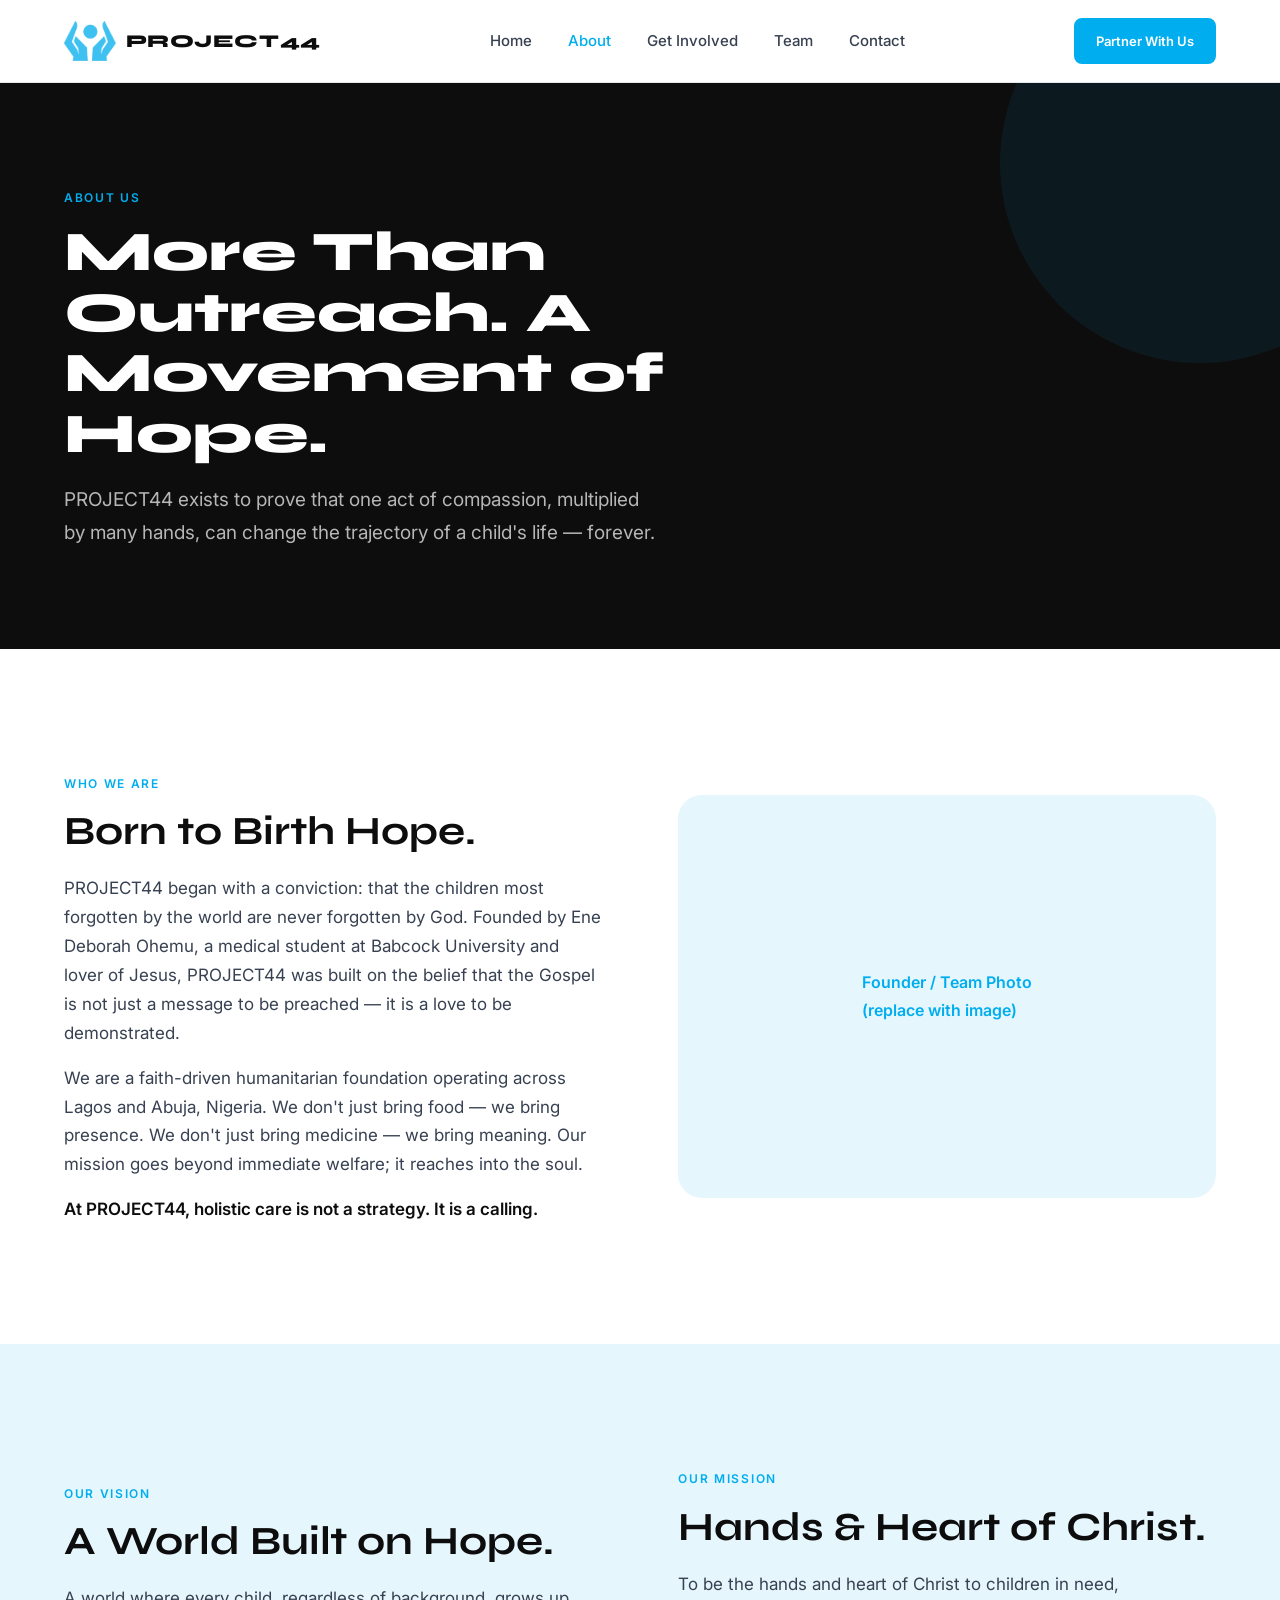
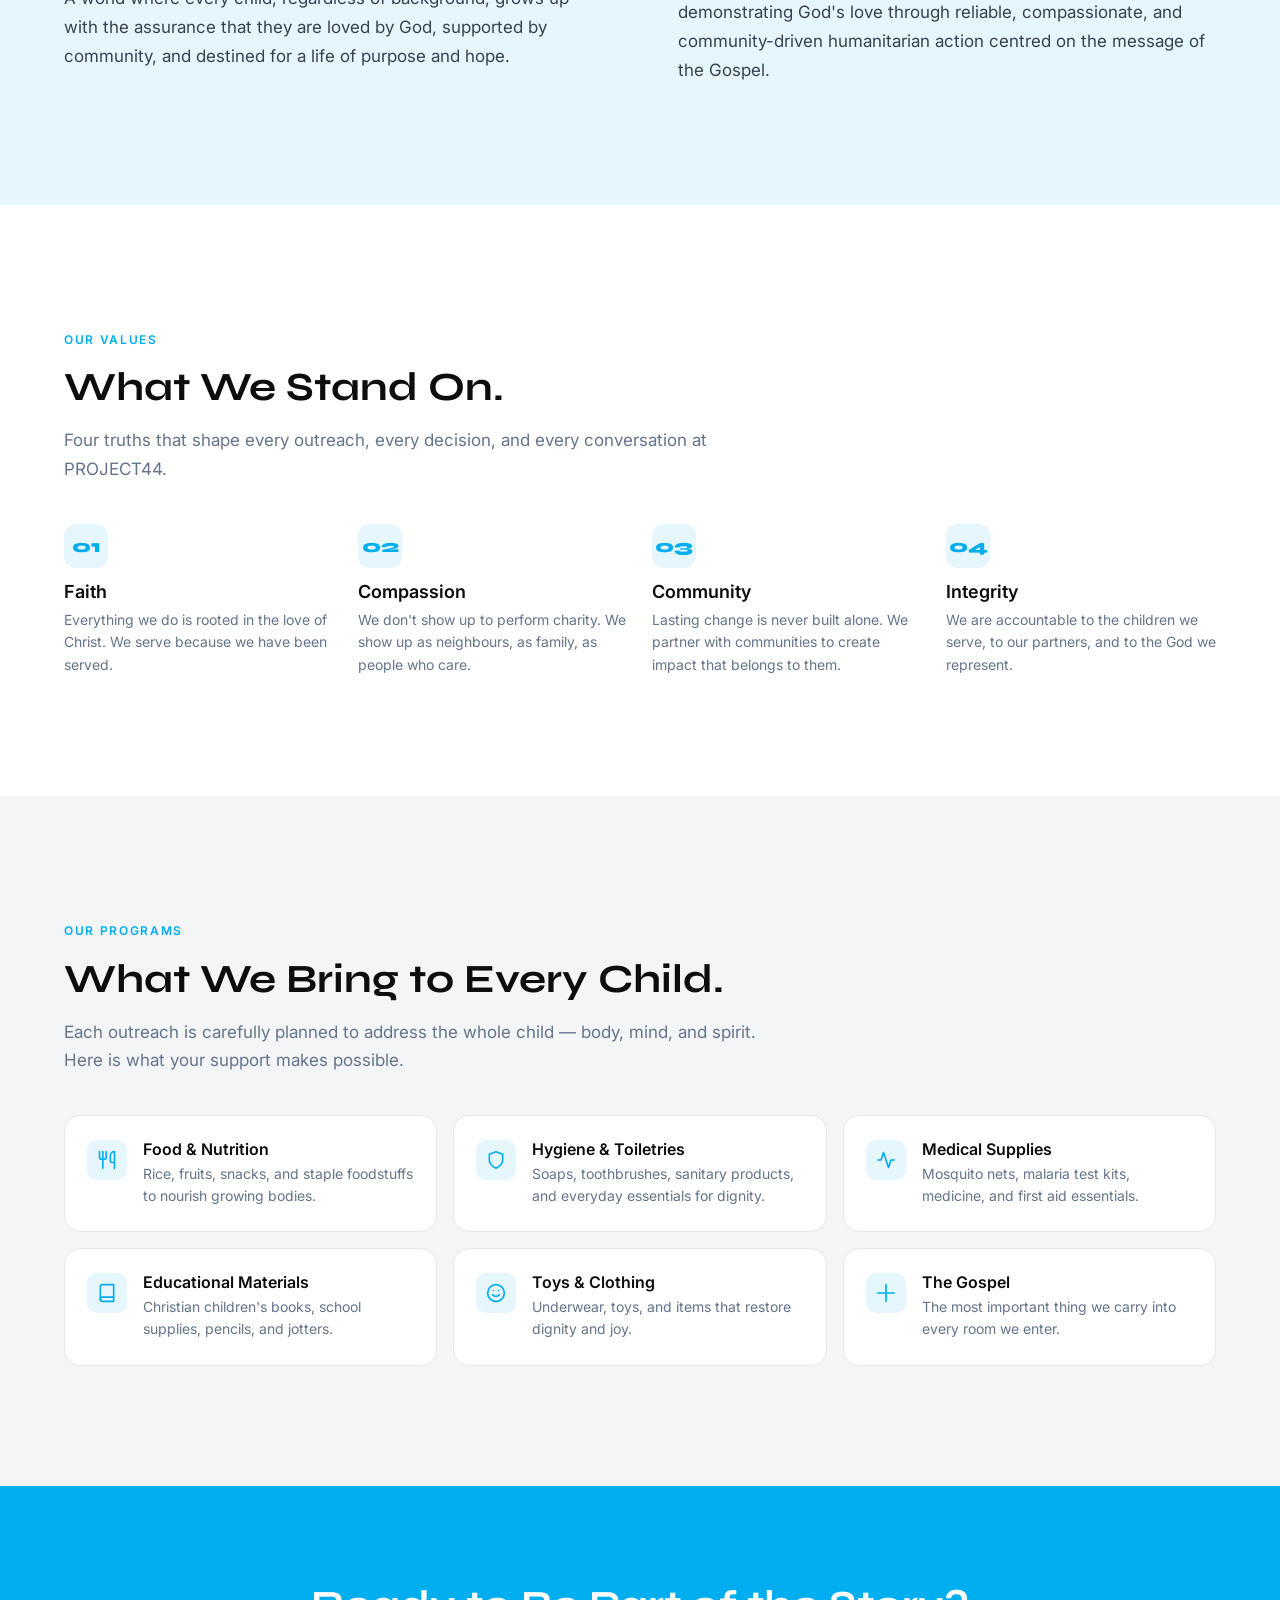
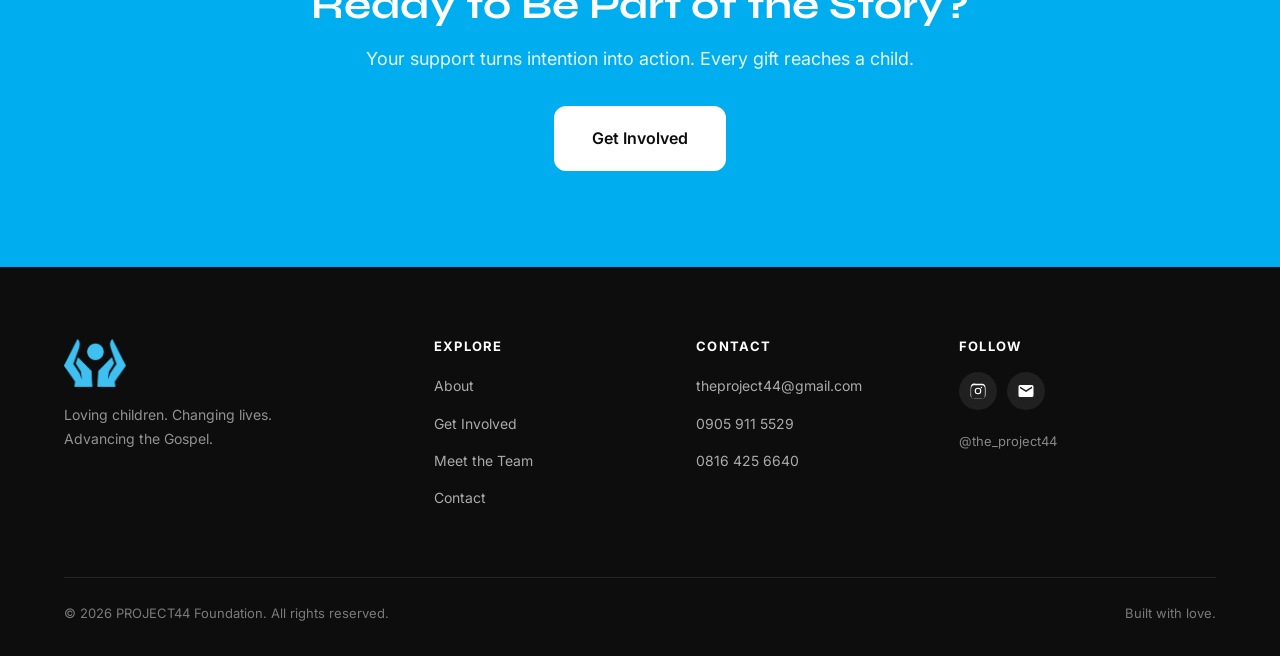
==== about.html @ 8359cf1c "Initial commit: PROJECT44 Foundation website Five-page static site built on a custom brand system: -" ====
<!DOCTYPE html>
<html lang="en">
<head>
  <meta charset="UTF-8" />
  <meta name="viewport" content="width=device-width, initial-scale=1.0" />
  <title>About — PROJECT44 Foundation</title>
  <meta name="description" content="Learn about PROJECT44's mission, vision, and values — a youth-led foundation committed to holistic care for vulnerable children across Lagos and Abuja, Nigeria." />
  <link rel="icon" type="image/png" href="assets/logo.png" />
  <link href="https://fonts.googleapis.com/css2?family=Syne:wght@600;700;800&family=Inter:wght@300;400;500;600;700&display=swap" rel="stylesheet" />
  <link rel="stylesheet" href="css/style.css" />
</head>
<body>

<!-- NAVBAR -->
<header class="navbar">
  <div class="nav-inner">
    <a href="index.html" class="nav-logo">
      <img src="assets/logo.png" alt="Project44 Foundation logo" />
      <span>PROJECT44</span>
    </a>
    <ul class="nav-links">
      <li><a href="index.html">Home</a></li>
      <li><a href="about.html">About</a></li>
      <li><a href="get-involved.html">Get Involved</a></li>
      <li><a href="team.html">Team</a></li>
      <li><a href="contact.html">Contact</a></li>
    </ul>
    <div class="nav-cta">
      <a href="get-involved.html" class="btn btn-primary btn-sm">Partner With Us</a>
    </div>
    <button class="nav-toggle" aria-label="Menu" aria-expanded="false">
      <span></span><span></span><span></span>
    </button>
  </div>
  <nav class="nav-mobile">
    <a href="index.html">Home</a>
    <a href="about.html">About</a>
    <a href="get-involved.html">Get Involved</a>
    <a href="team.html">Team</a>
    <a href="contact.html">Contact</a>
    <a href="get-involved.html" class="btn btn-primary">Partner With Us</a>
  </nav>
</header>

<!-- PAGE HERO -->
<section class="page-hero">
  <div class="container">
    <div class="page-hero-inner">
      <span class="eyebrow hero-eyebrow">About Us</span>
      <h1>More Than Outreach. A Movement of Hope.</h1>
      <p>PROJECT44 exists to prove that one act of compassion, multiplied by many hands, can change the trajectory of a child's life — forever.</p>
    </div>
  </div>
</section>

<!-- OUR STORY -->
<section class="section">
  <div class="container">
    <div class="two-col">
      <div>
        <span class="eyebrow">Who We Are</span>
        <h2>Born to Birth Hope.</h2>
        <p style="margin-top:20px; font-size:17px;">PROJECT44 began with a conviction: that the children most forgotten by the world are never forgotten by God. Founded by Ene Deborah Ohemu, a medical student at Babcock University and lover of Jesus, PROJECT44 was built on the belief that the Gospel is not just a message to be preached — it is a love to be demonstrated.</p>
        <p style="margin-top:16px; font-size:17px;">We are a faith-driven humanitarian foundation operating across Lagos and Abuja, Nigeria. We don't just bring food — we bring presence. We don't just bring medicine — we bring meaning. Our mission goes beyond immediate welfare; it reaches into the soul.</p>
        <p style="margin-top:16px; font-size:17px; font-weight:600; color:var(--black);">At PROJECT44, holistic care is not a strategy. It is a calling.</p>
      </div>
      <div class="two-col-img">Founder / Team Photo<br/>(replace with image)</div>
    </div>
  </div>
</section>

<!-- VISION & MISSION -->
<section class="section section-tinted">
  <div class="container">
    <div class="two-col">
      <div>
        <span class="eyebrow">Our Vision</span>
        <h2>A World Built on Hope.</h2>
        <p style="margin-top:20px; font-size:17px;">A world where every child, regardless of background, grows up with the assurance that they are loved by God, supported by community, and destined for a life of purpose and hope.</p>
      </div>
      <div>
        <span class="eyebrow">Our Mission</span>
        <h2>Hands &amp; Heart of Christ.</h2>
        <p style="margin-top:20px; font-size:17px;">To be the hands and heart of Christ to children in need, demonstrating God's love through reliable, compassionate, and community-driven humanitarian action centred on the message of the Gospel.</p>
      </div>
    </div>
  </div>
</section>

<!-- VALUES -->
<section class="section">
  <div class="container">
    <div class="section-head">
      <span class="eyebrow">Our Values</span>
      <h2>What We Stand On.</h2>
      <p>Four truths that shape every outreach, every decision, and every conversation at PROJECT44.</p>
    </div>
    <div class="values-grid">
      <div class="value">
        <div class="value-icon">01</div>
        <h4>Faith</h4>
        <p>Everything we do is rooted in the love of Christ. We serve because we have been served.</p>
      </div>
      <div class="value">
        <div class="value-icon">02</div>
        <h4>Compassion</h4>
        <p>We don't show up to perform charity. We show up as neighbours, as family, as people who care.</p>
      </div>
      <div class="value">
        <div class="value-icon">03</div>
        <h4>Community</h4>
        <p>Lasting change is never built alone. We partner with communities to create impact that belongs to them.</p>
      </div>
      <div class="value">
        <div class="value-icon">04</div>
        <h4>Integrity</h4>
        <p>We are accountable to the children we serve, to our partners, and to the God we represent.</p>
      </div>
    </div>
  </div>
</section>

<!-- WHAT WE PROVIDE -->
<section class="section section-grey">
  <div class="container">
    <div class="section-head">
      <span class="eyebrow">Our Programs</span>
      <h2>What We Bring to Every Child.</h2>
      <p>Each outreach is carefully planned to address the whole child — body, mind, and spirit. Here is what your support makes possible.</p>
    </div>

    <div class="program-list">
      <div class="program-item">
        <div class="program-item-icon">
          <svg viewBox="0 0 24 24" fill="none" stroke-width="2" stroke-linecap="round" stroke-linejoin="round"><path d="M3 2v7c0 1.1.9 2 2 2h4a2 2 0 0 0 2-2V2"/><path d="M7 2v20"/><path d="M21 15V2v0a5 5 0 0 0-5 5v6c0 1.1.9 2 2 2h3zm0 0v7"/></svg>
        </div>
        <div>
          <h4>Food &amp; Nutrition</h4>
          <p>Rice, fruits, snacks, and staple foodstuffs to nourish growing bodies.</p>
        </div>
      </div>

      <div class="program-item">
        <div class="program-item-icon">
          <svg viewBox="0 0 24 24" fill="none" stroke-width="2" stroke-linecap="round" stroke-linejoin="round"><path d="M12 22s8-4 8-10V5l-8-3-8 3v7c0 6 8 10 8 10z"/></svg>
        </div>
        <div>
          <h4>Hygiene &amp; Toiletries</h4>
          <p>Soaps, toothbrushes, sanitary products, and everyday essentials for dignity.</p>
        </div>
      </div>

      <div class="program-item">
        <div class="program-item-icon">
          <svg viewBox="0 0 24 24" fill="none" stroke-width="2" stroke-linecap="round" stroke-linejoin="round"><path d="M22 12h-4l-3 9L9 3l-3 9H2"/></svg>
        </div>
        <div>
          <h4>Medical Supplies</h4>
          <p>Mosquito nets, malaria test kits, medicine, and first aid essentials.</p>
        </div>
      </div>

      <div class="program-item">
        <div class="program-item-icon">
          <svg viewBox="0 0 24 24" fill="none" stroke-width="2" stroke-linecap="round" stroke-linejoin="round"><path d="M4 19.5A2.5 2.5 0 0 1 6.5 17H20"/><path d="M6.5 2H20v20H6.5A2.5 2.5 0 0 1 4 19.5v-15A2.5 2.5 0 0 1 6.5 2z"/></svg>
        </div>
        <div>
          <h4>Educational Materials</h4>
          <p>Christian children's books, school supplies, pencils, and jotters.</p>
        </div>
      </div>

      <div class="program-item">
        <div class="program-item-icon">
          <svg viewBox="0 0 24 24" fill="none" stroke-width="2" stroke-linecap="round" stroke-linejoin="round"><circle cx="12" cy="12" r="10"/><path d="M8 14s1.5 2 4 2 4-2 4-2"/><line x1="9" y1="9" x2="9.01" y2="9"/><line x1="15" y1="9" x2="15.01" y2="9"/></svg>
        </div>
        <div>
          <h4>Toys &amp; Clothing</h4>
          <p>Underwear, toys, and items that restore dignity and joy.</p>
        </div>
      </div>

      <div class="program-item">
        <div class="program-item-icon">
          <svg viewBox="0 0 24 24" fill="none" stroke-width="2" stroke-linecap="round" stroke-linejoin="round"><path d="M12 2v20M2 12h20"/></svg>
        </div>
        <div>
          <h4>The Gospel</h4>
          <p>The most important thing we carry into every room we enter.</p>
        </div>
      </div>
    </div>
  </div>
</section>

<!-- CTA STRIP -->
<section class="cta-strip">
  <div class="container">
    <h2>Ready to Be Part of the Story?</h2>
    <p>Your support turns intention into action. Every gift reaches a child.</p>
    <a href="get-involved.html" class="btn btn-lg">Get Involved</a>
  </div>
</section>

<!-- FOOTER -->
<footer class="footer">
  <div class="container">
    <div class="footer-grid">
      <div class="footer-brand">
        <img src="assets/logo.png" alt="Project44 Foundation" />
        <p>Loving children. Changing lives. Advancing the Gospel.</p>
      </div>
      <div>
        <h4>Explore</h4>
        <ul>
          <li><a href="about.html">About</a></li>
          <li><a href="get-involved.html">Get Involved</a></li>
          <li><a href="team.html">Meet the Team</a></li>
          <li><a href="contact.html">Contact</a></li>
        </ul>
      </div>
      <div>
        <h4>Contact</h4>
        <ul>
          <li><a href="mailto:theproject44@gmail.com">theproject44@gmail.com</a></li>
          <li><a href="tel:+2349059115529">0905 911 5529</a></li>
          <li><a href="tel:+2348164256640">0816 425 6640</a></li>
        </ul>
      </div>
      <div>
        <h4>Follow</h4>
        <div class="footer-social">
          <a href="https://instagram.com/the_project44" target="_blank" rel="noopener" aria-label="Instagram">
            <svg viewBox="0 0 24 24"><path d="M12 2.2c3.2 0 3.6 0 4.8.1 1.2.1 1.8.2 2.3.4.6.2 1 .5 1.5 1s.8.9 1 1.5c.2.5.3 1.1.4 2.3.1 1.2.1 1.6.1 4.8s0 3.6-.1 4.8c-.1 1.2-.2 1.8-.4 2.3-.2.6-.5 1-1 1.5s-.9.8-1.5 1c-.5.2-1.1.3-2.3.4-1.2.1-1.6.1-4.8.1s-3.6 0-4.8-.1c-1.2-.1-1.8-.2-2.3-.4-.6-.2-1-.5-1.5-1s-.8-.9-1-1.5c-.2-.5-.3-1.1-.4-2.3C2.2 15.6 2.2 15.2 2.2 12s0-3.6.1-4.8c.1-1.2.2-1.8.4-2.3.2-.6.5-1 1-1.5s.9-.8 1.5-1c.5-.2 1.1-.3 2.3-.4C8.4 2.2 8.8 2.2 12 2.2zm0 2c-3.1 0-3.5 0-4.7.1-1.1.1-1.7.2-2.1.4-.5.2-.8.4-1.2.7-.3.3-.6.7-.7 1.2-.2.4-.3 1-.4 2.1-.1 1.2-.1 1.6-.1 4.7s0 3.5.1 4.7c.1 1.1.2 1.7.4 2.1.2.5.4.8.7 1.2.3.3.7.6 1.2.7.4.2 1 .3 2.1.4 1.2.1 1.6.1 4.7.1s3.5 0 4.7-.1c1.1-.1 1.7-.2 2.1-.4.5-.2.8-.4 1.2-.7.3-.3.6-.7.7-1.2.2-.4.3-1 .4-2.1.1-1.2.1-1.6.1-4.7s0-3.5-.1-4.7c-.1-1.1-.2-1.7-.4-2.1-.2-.5-.4-.8-.7-1.2-.3-.3-.7-.6-1.2-.7-.4-.2-1-.3-2.1-.4-1.2-.1-1.6-.1-4.7-.1zm0 3.4a4.4 4.4 0 1 1 0 8.8 4.4 4.4 0 0 1 0-8.8zm0 7.3a2.9 2.9 0 1 0 0-5.8 2.9 2.9 0 0 0 0 5.8zm5.6-7.5a1 1 0 1 1-2 0 1 1 0 0 1 2 0z"/></svg>
          </a>
          <a href="mailto:theproject44@gmail.com" aria-label="Email">
            <svg viewBox="0 0 24 24"><path d="M20 4H4a2 2 0 0 0-2 2v12a2 2 0 0 0 2 2h16a2 2 0 0 0 2-2V6a2 2 0 0 0-2-2zm0 4.2-8 5-8-5V6l8 5 8-5v2.2z"/></svg>
          </a>
        </div>
        <p style="margin-top:20px; font-size:13px; color:rgba(255,255,255,0.5);">@the_project44</p>
      </div>
    </div>
    <div class="footer-bottom">
      <span>© <span id="current-year"></span> PROJECT44 Foundation. All rights reserved.</span>
      <span>Built with love.</span>
    </div>
  </div>
</footer>

<script src="js/main.js"></script>
</body>
</html>
---- css/style.css ----
/* ═══════════════════════════════════════════════════════════
   PROJECT44 Foundation — Global Stylesheet
   Brand System v1.0
   ═══════════════════════════════════════════════════════════ */

/* ─── Reset ─── */
*, *::before, *::after { box-sizing: border-box; margin: 0; padding: 0; }
html { scroll-behavior: smooth; }
img { max-width: 100%; display: block; }
a { text-decoration: none; color: inherit; }
button { font: inherit; cursor: pointer; border: none; background: none; }

/* ─── Design Tokens ─── */
:root {
  /* Colors */
  --black: #0D0D0D;
  --blue: #00AEEF;
  --blue-dark: #0095CC;
  --white: #FFFFFF;
  --ice-blue: #E6F6FD;
  --amber: #F5A623;
  --amber-dark: #D48A0A;
  --slate: #64748B;
  --charcoal: #374151;
  --light-grey: #F4F5F7;
  --mid-grey: #D1D5DB;
  --border: #E5E7EB;

  /* Typography */
  --font-display: 'Syne', sans-serif;
  --font-body: 'Inter', sans-serif;

  /* Spacing */
  --space-xs: 4px;
  --space-sm: 8px;
  --space-md: 16px;
  --space-lg: 24px;
  --space-xl: 32px;
  --space-2xl: 48px;
  --space-3xl: 64px;
  --space-4xl: 96px;

  /* Radius */
  --radius-sm: 8px;
  --radius-md: 10px;
  --radius-lg: 16px;
  --radius-xl: 24px;

  /* Shadows */
  --shadow-sm: 0 1px 3px rgba(0,0,0,0.07), 0 1px 2px rgba(0,0,0,0.05);
  --shadow-md: 0 4px 16px rgba(0,0,0,0.09);
  --shadow-lg: 0 10px 36px rgba(0,0,0,0.12);

  /* Container */
  --container-max: 1200px;
}

/* ─── Base Typography ─── */
body {
  font-family: var(--font-body);
  font-size: 16px;
  line-height: 1.7;
  color: var(--charcoal);
  background: var(--white);
  -webkit-font-smoothing: antialiased;
}

h1, h2, h3, h4, h5, h6 {
  font-family: var(--font-display);
  color: var(--black);
  line-height: 1.15;
  font-weight: 700;
}

h1 { font-size: clamp(36px, 5vw, 56px); line-height: 1.08; font-weight: 800; }
h2 { font-size: clamp(28px, 3.5vw, 40px); }
h3 { font-size: clamp(22px, 2.5vw, 28px); font-weight: 600; }
h4 { font-family: var(--font-body); font-size: 18px; font-weight: 600; }

p { color: var(--charcoal); }

/* ─── Utility Classes ─── */
.container {
  max-width: var(--container-max);
  margin: 0 auto;
  padding: 0 24px;
}

.eyebrow {
  display: inline-block;
  font-weight: 600;
  font-size: 12px;
  letter-spacing: 0.14em;
  text-transform: uppercase;
  color: var(--blue);
  margin-bottom: 14px;
}

.section {
  padding: clamp(64px, 10vw, 120px) 0;
}

.section-dark {
  background: var(--black);
  color: var(--white);
}
.section-dark h1, .section-dark h2, .section-dark h3, .section-dark h4 { color: var(--white); }
.section-dark p { color: rgba(255,255,255,0.7); }

.section-tinted { background: var(--ice-blue); }
.section-grey   { background: var(--light-grey); }

/* ─── Buttons ─── */
.btn {
  display: inline-flex;
  align-items: center;
  justify-content: center;
  gap: 8px;
  font-family: var(--font-body);
  font-weight: 600;
  font-size: 15px;
  padding: 14px 28px;
  border-radius: var(--radius-md);
  border: 2px solid transparent;
  transition: transform 0.15s ease, background 0.15s ease, color 0.15s ease, border-color 0.15s ease;
  white-space: nowrap;
}
.btn:hover { transform: translateY(-1px); }

.btn-primary { background: var(--blue); color: var(--white); border-color: var(--blue); }
.btn-primary:hover { background: var(--blue-dark); border-color: var(--blue-dark); }

.btn-secondary { background: var(--black); color: var(--white); border-color: var(--black); }
.btn-secondary:hover { background: #242424; border-color: #242424; }

.btn-outline { background: transparent; color: var(--blue); border-color: var(--blue); }
.btn-outline:hover { background: var(--blue); color: var(--white); }

.btn-outline-light { background: transparent; color: var(--white); border-color: rgba(255,255,255,0.35); }
.btn-outline-light:hover { background: var(--white); color: var(--black); border-color: var(--white); }

.btn-amber { background: var(--amber); color: var(--white); border-color: var(--amber); }
.btn-amber:hover { background: var(--amber-dark); border-color: var(--amber-dark); }

.btn-lg { padding: 17px 36px; font-size: 16px; border-radius: 12px; }
.btn-sm { padding: 10px 20px; font-size: 13px; border-radius: var(--radius-sm); }

/* ─── Navigation ─── */
.navbar {
  position: sticky;
  top: 0;
  z-index: 100;
  background: rgba(255,255,255,0.95);
  backdrop-filter: blur(12px);
  border-bottom: 1px solid var(--border);
}
.nav-inner {
  display: flex;
  align-items: center;
  justify-content: space-between;
  padding: 18px 24px;
  max-width: var(--container-max);
  margin: 0 auto;
}
.nav-logo {
  display: flex;
  align-items: center;
  gap: 10px;
  font-family: var(--font-display);
  font-weight: 800;
  font-size: 18px;
  color: var(--black);
  letter-spacing: 0.03em;
}
.nav-logo img {
  height: 40px;
  width: auto;
}
.nav-links {
  display: flex;
  align-items: center;
  gap: 36px;
  list-style: none;
}
.nav-links a {
  font-weight: 500;
  font-size: 15px;
  color: var(--charcoal);
  transition: color 0.15s ease;
}
.nav-links a:hover,
.nav-links a.active { color: var(--blue); }

.nav-cta {
  display: flex;
  gap: 12px;
}

.nav-toggle {
  display: none;
  flex-direction: column;
  gap: 5px;
  padding: 8px;
}
.nav-toggle span {
  display: block;
  width: 24px;
  height: 2px;
  background: var(--black);
  border-radius: 2px;
  transition: transform 0.25s ease, opacity 0.2s ease;
}
.nav-toggle.open span:nth-child(1) { transform: translateY(7px) rotate(45deg); }
.nav-toggle.open span:nth-child(2) { opacity: 0; }
.nav-toggle.open span:nth-child(3) { transform: translateY(-7px) rotate(-45deg); }

@media (max-width: 900px) {
  .nav-links, .nav-cta { display: none; }
  .nav-toggle { display: flex; }
  .nav-mobile.open {
    display: flex;
    flex-direction: column;
    gap: 12px;
    padding: 20px 24px 28px;
    background: var(--white);
    border-top: 1px solid var(--border);
  }
  .nav-mobile.open a {
    display: block;
    padding: 10px 0;
    font-size: 16px;
    font-weight: 500;
    color: var(--charcoal);
    border-bottom: 1px solid var(--border);
  }
  .nav-mobile.open a:last-of-type { border: none; }
  .nav-mobile.open .btn { margin-top: 12px; justify-content: center; }
}
.nav-mobile { display: none; }

/* ─── Hero ─── */
.hero {
  background: var(--black);
  color: var(--white);
  padding: clamp(80px, 12vw, 140px) 0 clamp(80px, 12vw, 140px);
  position: relative;
  overflow: hidden;
}
.hero::before {
  content: '';
  position: absolute;
  top: -180px; right: -180px;
  width: 520px; height: 520px;
  background: var(--blue);
  border-radius: 50%;
  opacity: 0.08;
  z-index: 0;
}
.hero-inner { position: relative; z-index: 1; max-width: 820px; }
.hero h1 { color: var(--white); margin-bottom: 24px; }
.hero h1 em { color: var(--blue); font-style: normal; }
.hero-sub {
  font-size: clamp(16px, 2vw, 19px);
  color: rgba(255,255,255,0.7);
  max-width: 600px;
  margin-bottom: 40px;
  line-height: 1.7;
}
.hero-buttons { display: flex; gap: 14px; flex-wrap: wrap; }
.hero-eyebrow { color: var(--blue); }

/* ─── Page Hero (smaller, for inner pages) ─── */
.page-hero {
  background: var(--black);
  color: var(--white);
  padding: clamp(60px, 10vw, 100px) 0;
  position: relative;
  overflow: hidden;
}
.page-hero::before {
  content: '';
  position: absolute;
  top: -120px; right: -120px;
  width: 400px; height: 400px;
  background: var(--blue);
  border-radius: 50%;
  opacity: 0.08;
}
.page-hero-inner { position: relative; z-index: 1; max-width: 780px; }
.page-hero h1 { color: var(--white); margin-bottom: 20px; }
.page-hero p {
  font-size: clamp(16px, 2vw, 19px);
  color: rgba(255,255,255,0.7);
  max-width: 600px;
  line-height: 1.7;
}

/* ─── Mission Strip ─── */
.mission-strip {
  background: var(--blue);
  color: var(--white);
  padding: clamp(48px, 7vw, 72px) 24px;
  text-align: center;
}
.mission-strip blockquote {
  font-family: var(--font-display);
  font-weight: 600;
  font-size: clamp(20px, 2.5vw, 28px);
  line-height: 1.4;
  max-width: 900px;
  margin: 0 auto;
  font-style: italic;
}

/* ─── Feature Cards ─── */
.card-grid {
  display: grid;
  grid-template-columns: repeat(auto-fit, minmax(260px, 1fr));
  gap: 20px;
  margin-top: 48px;
}
.card {
  background: var(--white);
  border-radius: var(--radius-lg);
  padding: 36px 28px;
  border: 1px solid var(--border);
  transition: transform 0.2s ease, box-shadow 0.2s ease;
}
.card:hover {
  transform: translateY(-4px);
  box-shadow: var(--shadow-md);
}
.card-icon {
  width: 52px; height: 52px;
  border-radius: 14px;
  background: var(--ice-blue);
  display: flex; align-items: center; justify-content: center;
  margin-bottom: 20px;
}
.card-icon svg { width: 26px; height: 26px; stroke: var(--blue); }
.card h3 { margin-bottom: 10px; font-size: 20px; }
.card p { font-size: 15px; color: var(--slate); line-height: 1.7; }

.card-blue { background: var(--blue); border-color: var(--blue); }
.card-blue h3 { color: var(--white); }
.card-blue p { color: rgba(255,255,255,0.9); }
.card-blue .card-icon { background: rgba(255,255,255,0.18); }
.card-blue .card-icon svg { stroke: var(--white); }

.card-black { background: var(--black); border-color: var(--black); }
.card-black h3 { color: var(--white); }
.card-black p { color: rgba(255,255,255,0.7); }
.card-black .card-icon { background: rgba(255,255,255,0.1); }
.card-black .card-icon svg { stroke: var(--white); }

/* ─── Two-column section ─── */
.two-col {
  display: grid;
  grid-template-columns: 1fr 1fr;
  gap: clamp(32px, 6vw, 80px);
  align-items: center;
}
@media (max-width: 800px) {
  .two-col { grid-template-columns: 1fr; }
}

.two-col-img {
  background: var(--ice-blue);
  border-radius: var(--radius-xl);
  aspect-ratio: 4 / 3;
  display: flex;
  align-items: center;
  justify-content: center;
  color: var(--blue);
  font-weight: 600;
}

/* ─── Section headings ─── */
.section-head {
  max-width: 720px;
  margin-bottom: 16px;
}
.section-head p {
  font-size: 17px;
  color: var(--slate);
  margin-top: 16px;
  line-height: 1.7;
}

/* ─── Programs list ─── */
.program-list {
  display: grid;
  grid-template-columns: repeat(auto-fit, minmax(280px, 1fr));
  gap: 16px;
  margin-top: 40px;
}
.program-item {
  background: var(--white);
  border: 1px solid var(--border);
  border-radius: var(--radius-lg);
  padding: 24px 22px;
  display: flex;
  gap: 16px;
  align-items: flex-start;
}
.program-item-icon {
  flex-shrink: 0;
  width: 40px; height: 40px;
  border-radius: 10px;
  background: var(--ice-blue);
  display: flex; align-items: center; justify-content: center;
}
.program-item-icon svg { width: 20px; height: 20px; stroke: var(--blue); }
.program-item h4 { margin-bottom: 4px; font-size: 16px; color: var(--black); }
.program-item p { font-size: 14px; color: var(--slate); line-height: 1.6; }

/* ─── Values ─── */
.values-grid {
  display: grid;
  grid-template-columns: repeat(auto-fit, minmax(220px, 1fr));
  gap: 24px;
  margin-top: 40px;
}
.value {
  text-align: left;
}
.value-icon {
  width: 44px; height: 44px;
  border-radius: 12px;
  background: var(--ice-blue);
  color: var(--blue);
  display: flex; align-items: center; justify-content: center;
  font-family: var(--font-display);
  font-weight: 800;
  font-size: 18px;
  margin-bottom: 14px;
}
.value h4 { margin-bottom: 6px; }
.value p { font-size: 14px; color: var(--slate); line-height: 1.6; }

/* ─── Team grid ─── */
.team-grid {
  display: grid;
  grid-template-columns: repeat(auto-fit, minmax(260px, 1fr));
  gap: 28px;
  margin-top: 56px;
}
.team-card {
  background: var(--white);
  border: 1px solid var(--border);
  border-radius: var(--radius-lg);
  overflow: hidden;
  transition: transform 0.2s ease, box-shadow 0.2s ease;
}
.team-card:hover { transform: translateY(-4px); box-shadow: var(--shadow-md); }
.team-photo {
  aspect-ratio: 1 / 1;
  background: var(--ice-blue);
  display: flex;
  align-items: center;
  justify-content: center;
  color: var(--blue);
  font-family: var(--font-display);
  font-weight: 800;
  font-size: 36px;
}
.team-info { padding: 24px 22px; }
.team-info h3 { font-size: 19px; margin-bottom: 2px; }
.team-role {
  font-size: 13px;
  font-weight: 600;
  color: var(--blue);
  text-transform: uppercase;
  letter-spacing: 0.06em;
  margin-bottom: 12px;
  display: block;
}
.team-info p { font-size: 14px; color: var(--slate); line-height: 1.65; }

/* ─── Sponsorship options ─── */
.sponsor-grid {
  display: grid;
  grid-template-columns: repeat(auto-fit, minmax(280px, 1fr));
  gap: 20px;
  margin-top: 48px;
}
.sponsor-card {
  background: var(--white);
  border: 1px solid var(--border);
  border-radius: var(--radius-lg);
  padding: 36px 30px;
  display: flex;
  flex-direction: column;
}
.sponsor-card-featured {
  background: var(--black);
  color: var(--white);
  border-color: var(--black);
}
.sponsor-card-featured h3 { color: var(--white); }
.sponsor-card-featured p, .sponsor-card-featured li { color: rgba(255,255,255,0.75); }
.sponsor-card-featured .sponsor-icon { background: rgba(255,255,255,0.12); }
.sponsor-card-featured .sponsor-icon svg { stroke: var(--blue); }
.sponsor-icon {
  width: 48px; height: 48px;
  border-radius: 12px;
  background: var(--ice-blue);
  display: flex; align-items: center; justify-content: center;
  margin-bottom: 18px;
}
.sponsor-icon svg { width: 24px; height: 24px; stroke: var(--blue); }
.sponsor-card h3 { font-size: 20px; margin-bottom: 10px; }
.sponsor-card p { font-size: 15px; line-height: 1.65; color: var(--slate); flex-grow: 1; }
.sponsor-card ul {
  list-style: none;
  margin: 18px 0;
  padding: 0;
}
.sponsor-card li {
  position: relative;
  padding-left: 24px;
  font-size: 14px;
  color: var(--slate);
  line-height: 1.7;
  margin-bottom: 6px;
}
.sponsor-card li::before {
  content: '';
  position: absolute;
  left: 0; top: 10px;
  width: 6px; height: 6px;
  background: var(--blue);
  border-radius: 50%;
}
.sponsor-card-featured li::before { background: var(--blue); }
.sponsor-card .btn { margin-top: auto; }

/* ─── CTA strip ─── */
.cta-strip {
  background: var(--blue);
  color: var(--white);
  padding: clamp(56px, 8vw, 96px) 24px;
  text-align: center;
}
.cta-strip h2 { color: var(--white); margin-bottom: 16px; }
.cta-strip p {
  color: rgba(255,255,255,0.9);
  font-size: 18px;
  max-width: 600px;
  margin: 0 auto 32px;
}
.cta-strip .btn { background: var(--white); color: var(--black); border-color: var(--white); }
.cta-strip .btn:hover { background: var(--black); color: var(--white); border-color: var(--black); }

/* ─── Contact / Form ─── */
.contact-layout {
  display: grid;
  grid-template-columns: 1fr 1.4fr;
  gap: 48px;
  margin-top: 48px;
}
@media (max-width: 800px) { .contact-layout { grid-template-columns: 1fr; gap: 32px; } }

.contact-info h3 { font-size: 22px; margin-bottom: 16px; }
.contact-info p { color: var(--slate); margin-bottom: 28px; font-size: 15px; }
.contact-list { list-style: none; padding: 0; }
.contact-list li {
  display: flex;
  align-items: center;
  gap: 12px;
  padding: 14px 0;
  border-bottom: 1px solid var(--border);
  font-size: 15px;
  color: var(--charcoal);
}
.contact-list li:last-child { border-bottom: none; }
.contact-list li strong { color: var(--black); min-width: 80px; display: inline-block; }

.form-card {
  background: var(--white);
  border: 1px solid var(--border);
  border-radius: var(--radius-lg);
  padding: clamp(24px, 4vw, 40px);
}

.form-group { margin-bottom: 20px; }
.form-row { display: grid; grid-template-columns: 1fr 1fr; gap: 16px; }
@media (max-width: 600px) { .form-row { grid-template-columns: 1fr; } }

.form-group label {
  display: block;
  font-weight: 600;
  font-size: 13px;
  color: var(--black);
  margin-bottom: 6px;
}
.form-group input,
.form-group select,
.form-group textarea {
  width: 100%;
  font-family: var(--font-body);
  font-size: 15px;
  padding: 13px 16px;
  border: 1.5px solid var(--mid-grey);
  border-radius: var(--radius-md);
  color: var(--black);
  background: var(--white);
  outline: none;
  transition: border-color 0.15s ease, box-shadow 0.15s ease;
}
.form-group input:focus,
.form-group select:focus,
.form-group textarea:focus {
  border-color: var(--blue);
  box-shadow: 0 0 0 3px rgba(0,174,239,0.15);
}
.form-group textarea { resize: vertical; min-height: 120px; }

.form-message {
  margin-top: 16px;
  padding: 12px 16px;
  border-radius: var(--radius-md);
  font-size: 14px;
  display: none;
}
.form-message.success { display: block; background: #D1FAE5; color: #065F46; }
.form-message.error   { display: block; background: #FEE2E2; color: #991B1B; }

/* ─── Footer ─── */
.footer {
  background: var(--black);
  color: rgba(255,255,255,0.7);
  padding: 72px 0 32px;
}
.footer-grid {
  display: grid;
  grid-template-columns: 1.5fr 1fr 1fr 1.2fr;
  gap: 48px;
}
@media (max-width: 800px) { .footer-grid { grid-template-columns: 1fr 1fr; gap: 32px; } }
@media (max-width: 500px) { .footer-grid { grid-template-columns: 1fr; } }

.footer-brand img { height: 48px; margin-bottom: 16px; }
.footer-brand p {
  color: rgba(255,255,255,0.55);
  font-size: 14px;
  line-height: 1.7;
  max-width: 280px;
}

.footer h4 {
  color: var(--white);
  font-family: var(--font-body);
  font-size: 13px;
  font-weight: 700;
  text-transform: uppercase;
  letter-spacing: 0.1em;
  margin-bottom: 18px;
}
.footer ul { list-style: none; }
.footer ul li { margin-bottom: 10px; }
.footer ul a {
  color: rgba(255,255,255,0.65);
  font-size: 14px;
  transition: color 0.15s ease;
}
.footer ul a:hover { color: var(--blue); }

.footer-social {
  display: flex;
  gap: 10px;
  margin-top: 8px;
}
.footer-social a {
  width: 38px; height: 38px;
  border-radius: 50%;
  background: rgba(255,255,255,0.08);
  display: flex; align-items: center; justify-content: center;
  transition: background 0.2s ease;
}
.footer-social a:hover { background: var(--blue); }
.footer-social svg { width: 18px; height: 18px; fill: var(--white); }

.footer-bottom {
  margin-top: 56px;
  padding-top: 24px;
  border-top: 1px solid rgba(255,255,255,0.1);
  display: flex;
  justify-content: space-between;
  flex-wrap: wrap;
  gap: 16px;
  font-size: 13px;
  color: rgba(255,255,255,0.45);
}

/* ─── Team preview row (home) ─── */
.team-preview-cta {
  text-align: center;
  margin-top: 48px;
}

/* ─── Stats / numbers ─── */
.stats {
  display: grid;
  grid-template-columns: repeat(auto-fit, minmax(180px, 1fr));
  gap: 32px;
  margin-top: 48px;
}
.stat-num {
  font-family: var(--font-display);
  font-weight: 800;
  font-size: 48px;
  color: var(--blue);
  line-height: 1;
  margin-bottom: 8px;
}
.stat-label {
  font-size: 14px;
  color: var(--slate);
  line-height: 1.5;
}

/* ─── Accessibility / Focus ─── */
a:focus-visible, button:focus-visible, input:focus-visible, select:focus-visible, textarea:focus-visible {
  outline: 3px solid var(--blue);
  outline-offset: 2px;
  border-radius: var(--radius-sm);
}
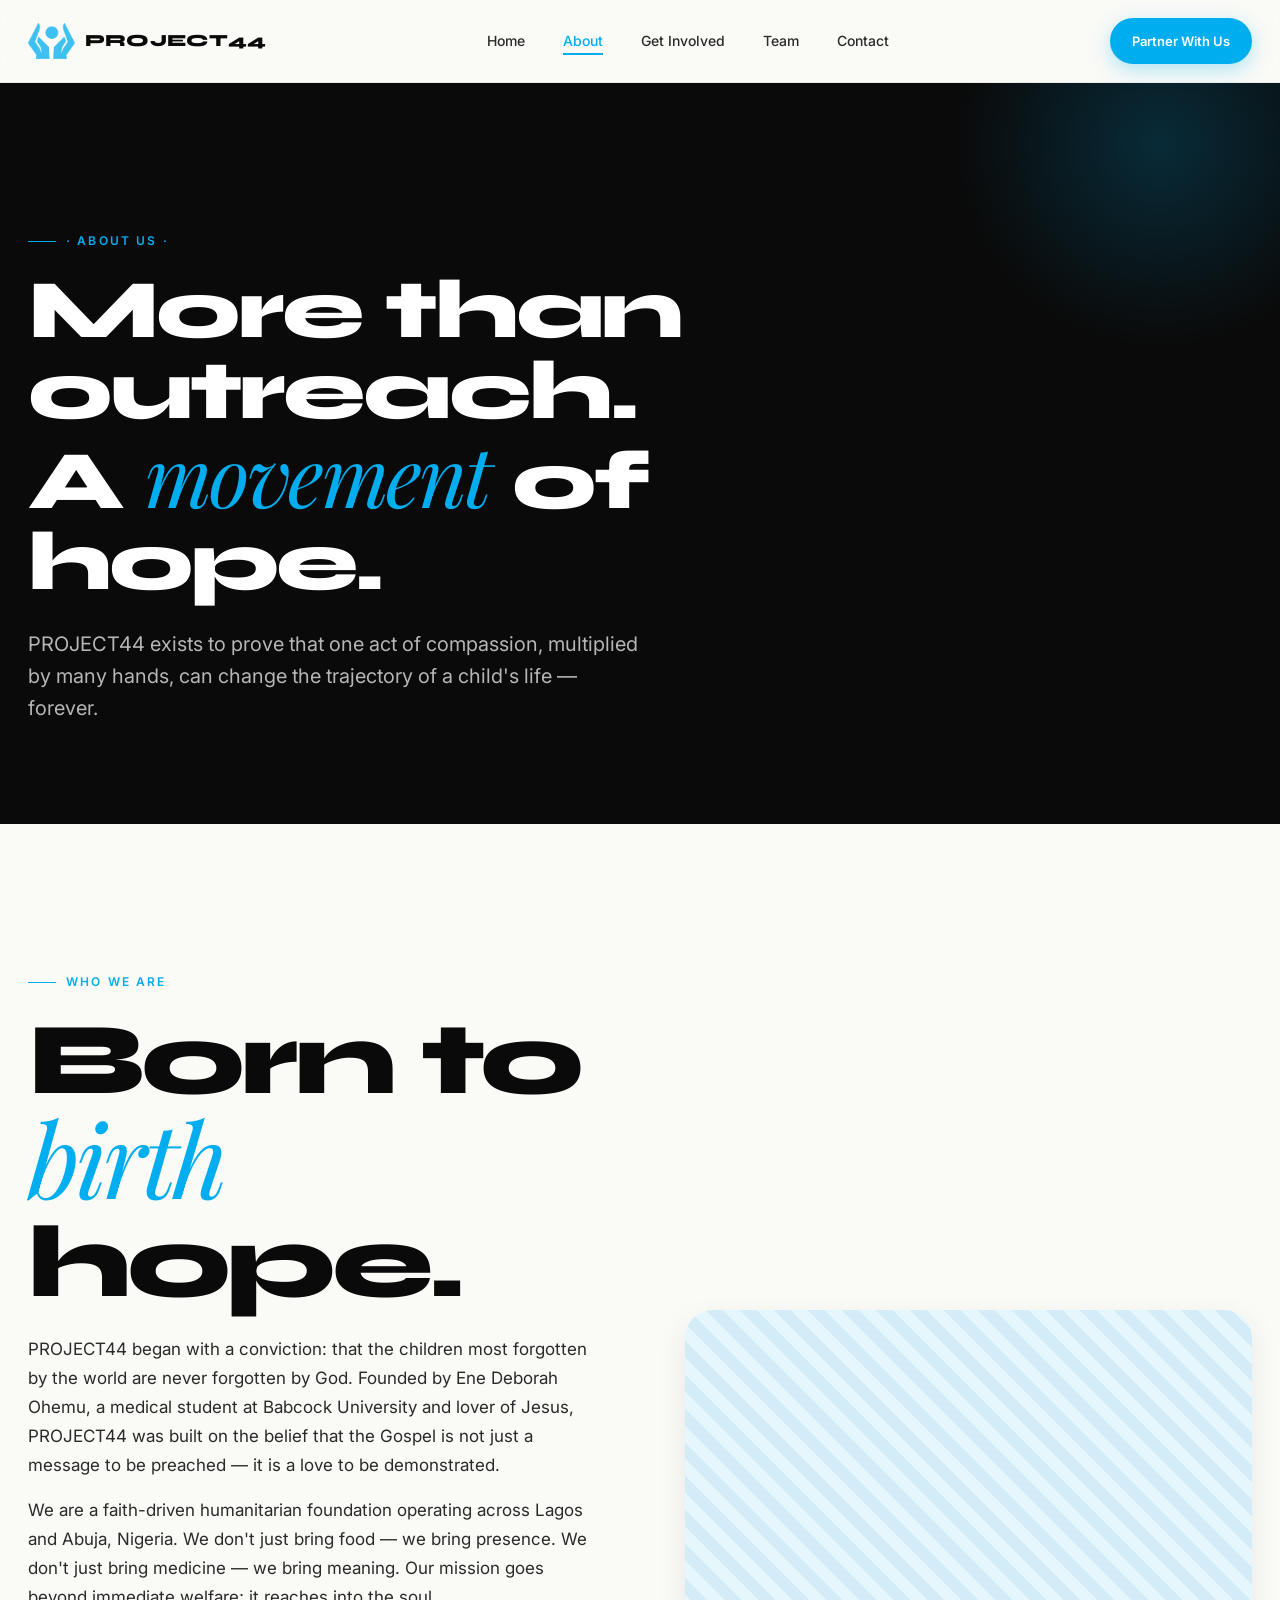
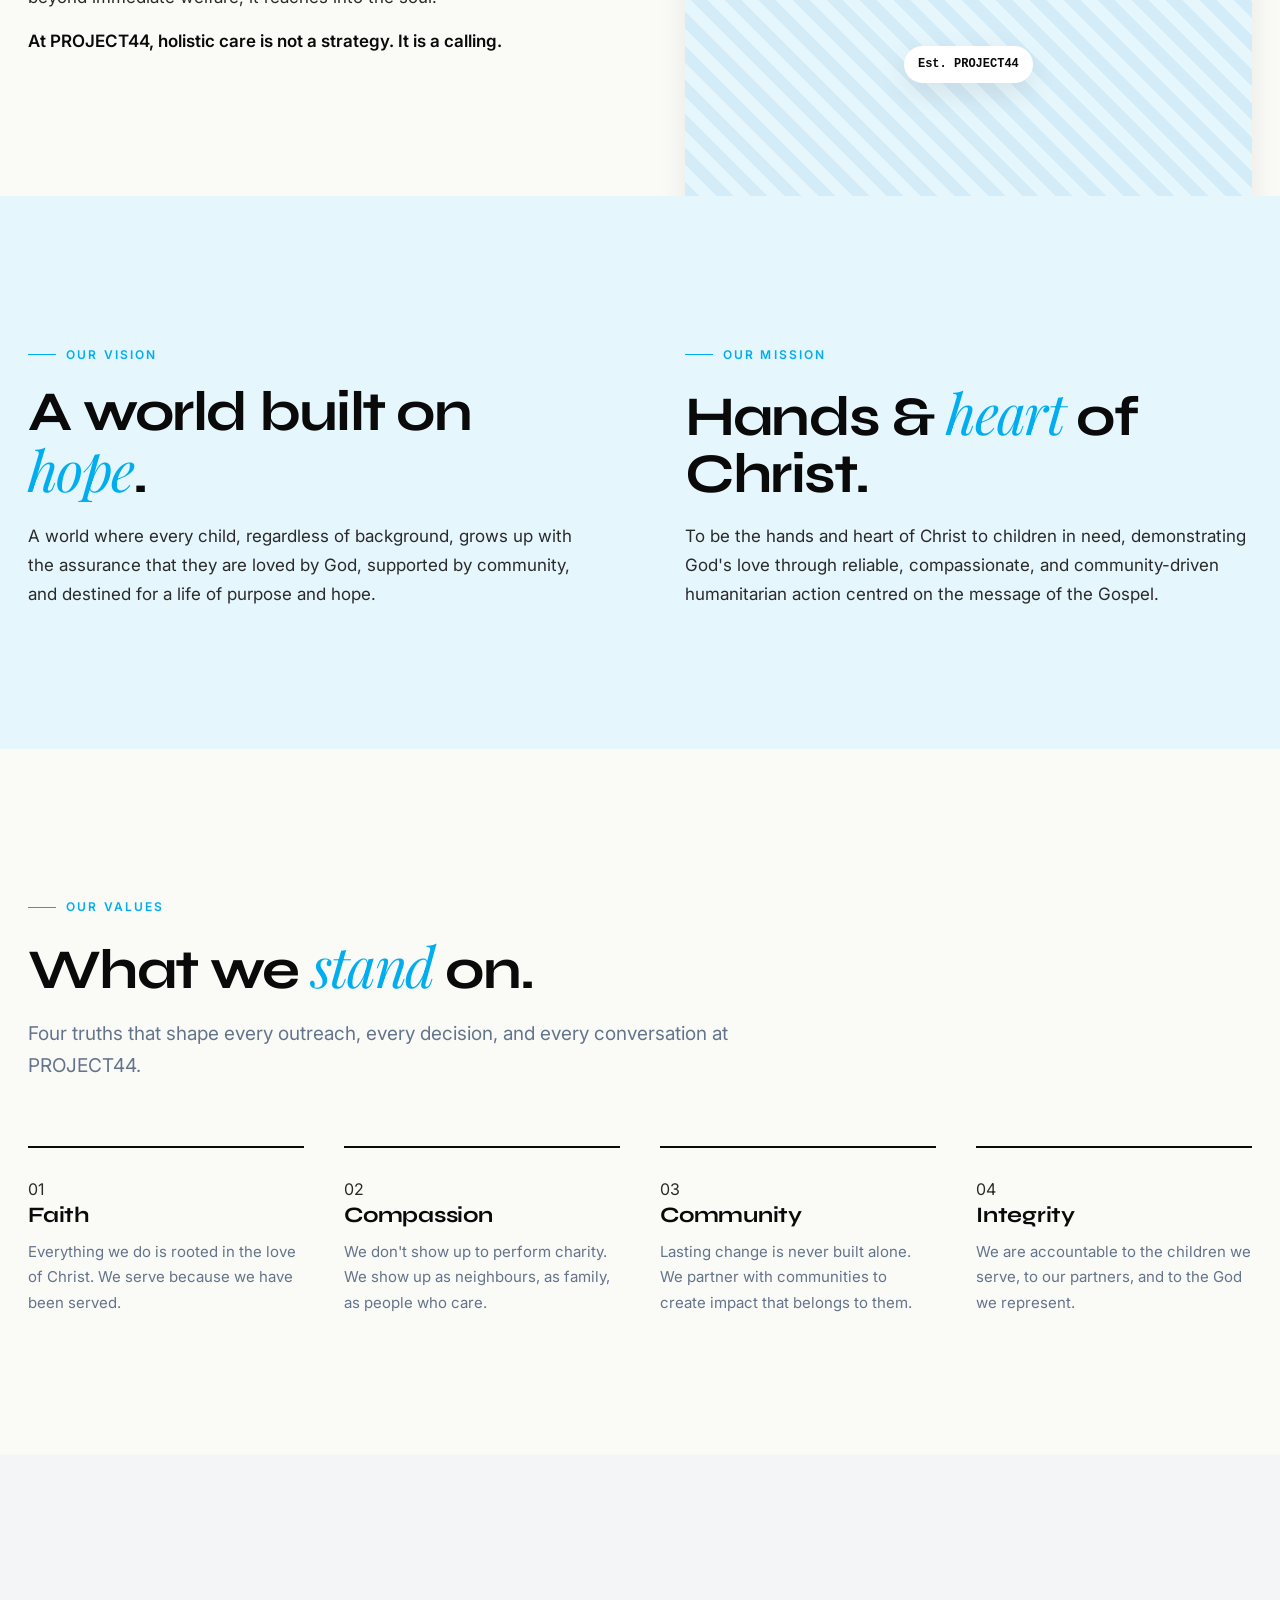
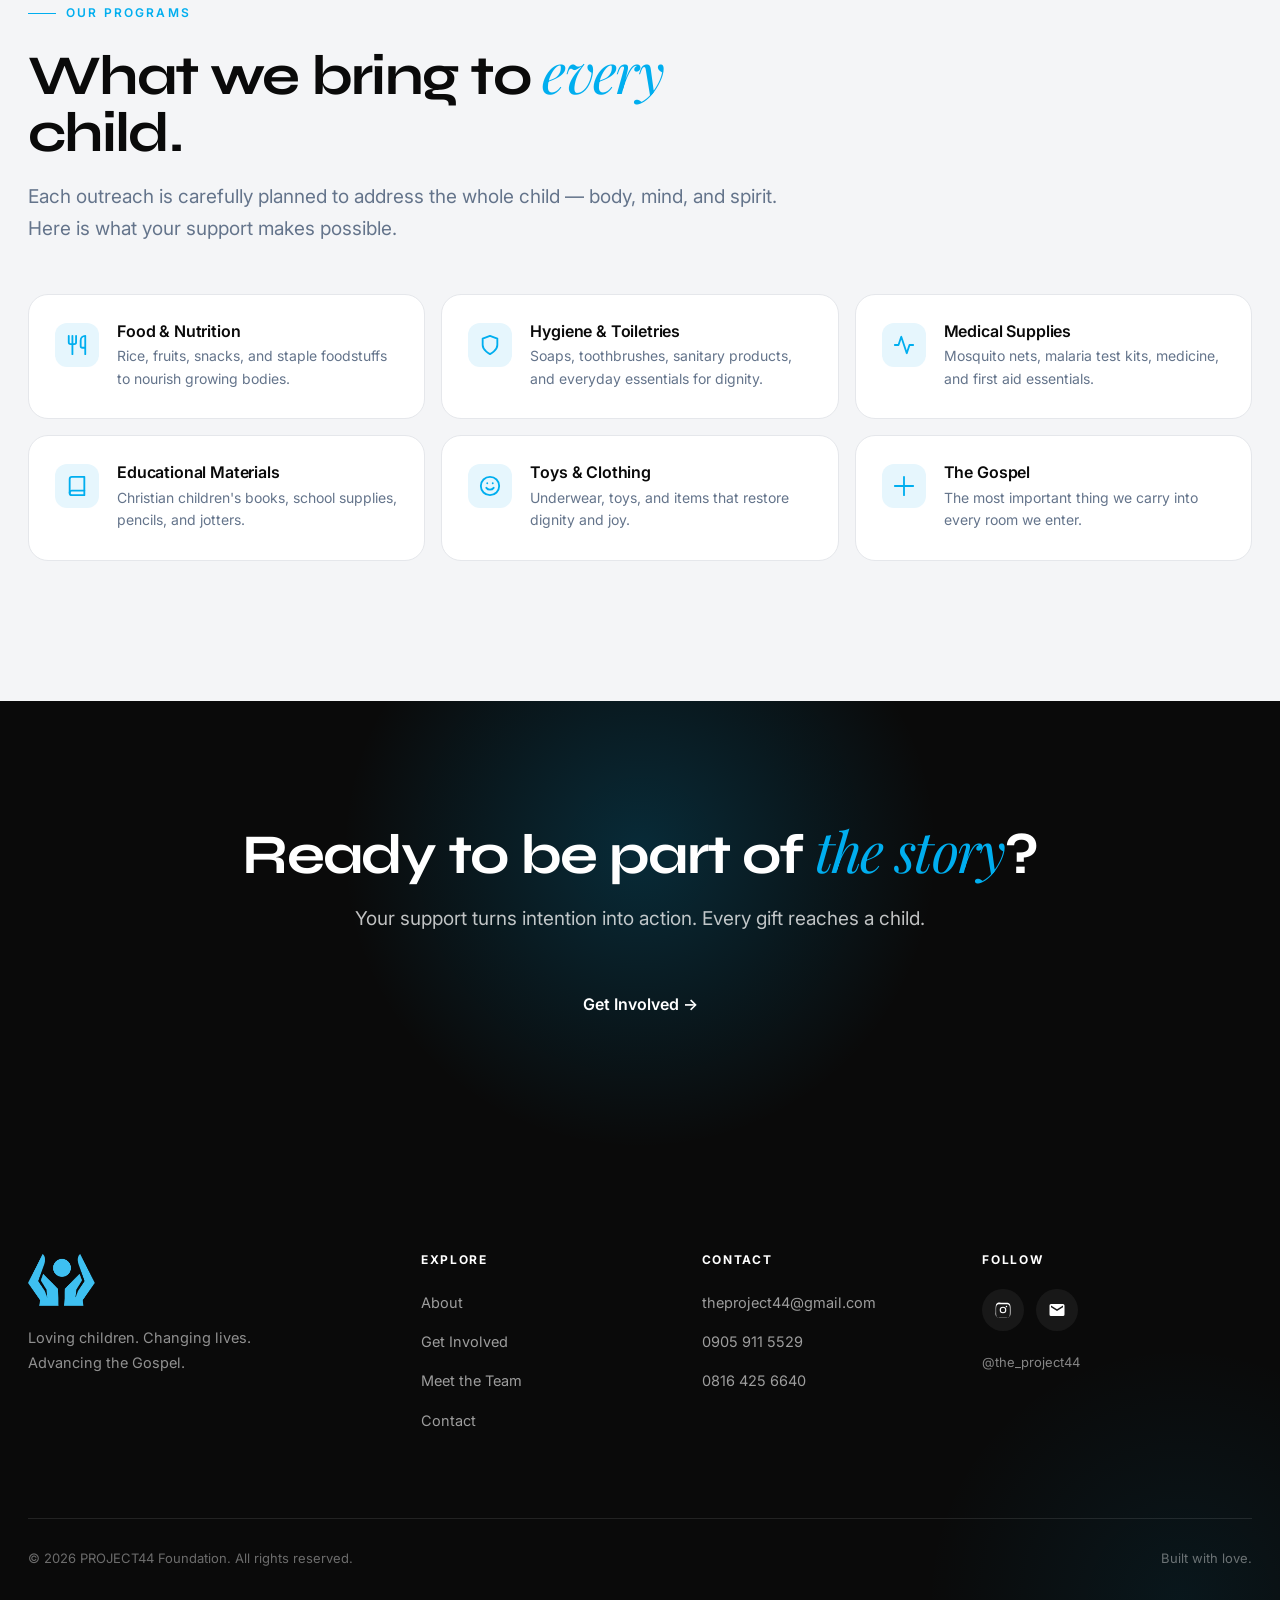
==== commit 165e52ac: "Modernize site: editorial layout, scroll reveals, image wiring - Hero: animated radial-gradient bg, " ====
--- a/about.html
+++ b/about.html
@@ -6,7 +6,7 @@
   <title>About — PROJECT44 Foundation</title>
   <meta name="description" content="Learn about PROJECT44's mission, vision, and values — a youth-led foundation committed to holistic care for vulnerable children across Lagos and Abuja, Nigeria." />
   <link rel="icon" type="image/png" href="assets/logo.png" />
-  <link href="https://fonts.googleapis.com/css2?family=Syne:wght@600;700;800&family=Inter:wght@300;400;500;600;700&display=swap" rel="stylesheet" />
+  <link href="https://fonts.googleapis.com/css2?family=Syne:wght@600;700;800&family=Inter:wght@300;400;500;600;700&family=Playfair+Display:ital,wght@1,500;1,600&display=swap" rel="stylesheet" />
   <link rel="stylesheet" href="css/style.css" />
 </head>
 <body>
@@ -46,9 +46,9 @@
 <section class="page-hero">
   <div class="container">
     <div class="page-hero-inner">
-      <span class="eyebrow hero-eyebrow">About Us</span>
-      <h1>More Than Outreach. A Movement of Hope.</h1>
-      <p>PROJECT44 exists to prove that one act of compassion, multiplied by many hands, can change the trajectory of a child's life — forever.</p>
+      <span class="eyebrow hero-eyebrow reveal">· About Us ·</span>
+      <h1 class="reveal delay-1">More than outreach.<br/>A <em>movement</em> of hope.</h1>
+      <p class="reveal delay-2">PROJECT44 exists to prove that one act of compassion, multiplied by many hands, can change the trajectory of a child's life — forever.</p>
     </div>
   </div>
 </section>
@@ -57,14 +57,19 @@
 <section class="section">
   <div class="container">
     <div class="two-col">
-      <div>
+      <div class="reveal">
         <span class="eyebrow">Who We Are</span>
-        <h2>Born to Birth Hope.</h2>
-        <p style="margin-top:20px; font-size:17px;">PROJECT44 began with a conviction: that the children most forgotten by the world are never forgotten by God. Founded by Ene Deborah Ohemu, a medical student at Babcock University and lover of Jesus, PROJECT44 was built on the belief that the Gospel is not just a message to be preached — it is a love to be demonstrated.</p>
+        <h2 class="big-headline">Born to <em class="italic-accent">birth</em> hope.</h2>
+        <p style="margin-top:24px; font-size:17px;">PROJECT44 began with a conviction: that the children most forgotten by the world are never forgotten by God. Founded by Ene Deborah Ohemu, a medical student at Babcock University and lover of Jesus, PROJECT44 was built on the belief that the Gospel is not just a message to be preached — it is a love to be demonstrated.</p>
         <p style="margin-top:16px; font-size:17px;">We are a faith-driven humanitarian foundation operating across Lagos and Abuja, Nigeria. We don't just bring food — we bring presence. We don't just bring medicine — we bring meaning. Our mission goes beyond immediate welfare; it reaches into the soul.</p>
         <p style="margin-top:16px; font-size:17px; font-weight:600; color:var(--black);">At PROJECT44, holistic care is not a strategy. It is a calling.</p>
       </div>
-      <div class="two-col-img">Founder / Team Photo<br/>(replace with image)</div>
+      <div class="reveal delay-1">
+        <div class="img-frame img-frame-4-5">
+          <img src="assets/founder-team.jpg" alt="PROJECT44 founder and core team" loading="lazy" onerror="this.style.display='none'; this.parentElement.classList.add('img-frame-placeholder');" />
+          <span class="img-badge">Est. PROJECT44</span>
+        </div>
+      </div>
     </div>
   </div>
 </section>
@@ -73,14 +78,14 @@
 <section class="section section-tinted">
   <div class="container">
     <div class="two-col">
-      <div>
+      <div class="reveal">
         <span class="eyebrow">Our Vision</span>
-        <h2>A World Built on Hope.</h2>
+        <h2>A world built on <em class="italic-accent">hope</em>.</h2>
         <p style="margin-top:20px; font-size:17px;">A world where every child, regardless of background, grows up with the assurance that they are loved by God, supported by community, and destined for a life of purpose and hope.</p>
       </div>
-      <div>
+      <div class="reveal delay-1">
         <span class="eyebrow">Our Mission</span>
-        <h2>Hands &amp; Heart of Christ.</h2>
+        <h2>Hands &amp; <em class="italic-accent">heart</em> of Christ.</h2>
         <p style="margin-top:20px; font-size:17px;">To be the hands and heart of Christ to children in need, demonstrating God's love through reliable, compassionate, and community-driven humanitarian action centred on the message of the Gospel.</p>
       </div>
     </div>
@@ -90,12 +95,12 @@
 <!-- VALUES -->
 <section class="section">
   <div class="container">
-    <div class="section-head">
+    <div class="section-head reveal">
       <span class="eyebrow">Our Values</span>
-      <h2>What We Stand On.</h2>
+      <h2>What we <em class="italic-accent">stand</em> on.</h2>
       <p>Four truths that shape every outreach, every decision, and every conversation at PROJECT44.</p>
     </div>
-    <div class="values-grid">
+    <div class="values-grid reveal delay-1">
       <div class="value">
         <div class="value-icon">01</div>
         <h4>Faith</h4>
@@ -123,13 +128,13 @@
 <!-- WHAT WE PROVIDE -->
 <section class="section section-grey">
   <div class="container">
-    <div class="section-head">
+    <div class="section-head reveal">
       <span class="eyebrow">Our Programs</span>
-      <h2>What We Bring to Every Child.</h2>
+      <h2>What we bring to <em class="italic-accent">every</em> child.</h2>
       <p>Each outreach is carefully planned to address the whole child — body, mind, and spirit. Here is what your support makes possible.</p>
     </div>
 
-    <div class="program-list">
+    <div class="program-list reveal delay-1">
       <div class="program-item">
         <div class="program-item-icon">
           <svg viewBox="0 0 24 24" fill="none" stroke-width="2" stroke-linecap="round" stroke-linejoin="round"><path d="M3 2v7c0 1.1.9 2 2 2h4a2 2 0 0 0 2-2V2"/><path d="M7 2v20"/><path d="M21 15V2v0a5 5 0 0 0-5 5v6c0 1.1.9 2 2 2h3zm0 0v7"/></svg>
@@ -194,11 +199,11 @@
 </section>
 
 <!-- CTA STRIP -->
-<section class="cta-strip">
-  <div class="container">
-    <h2>Ready to Be Part of the Story?</h2>
+<section class="cta-strip reveal">
+  <div class="container">
+    <h2>Ready to be part of <em class="italic-accent">the story</em>?</h2>
     <p>Your support turns intention into action. Every gift reaches a child.</p>
-    <a href="get-involved.html" class="btn btn-lg">Get Involved</a>
+    <a href="get-involved.html" class="btn btn-lg">Get Involved →</a>
   </div>
 </section>
 
--- a/css/style.css
+++ b/css/style.css
@@ -1,6 +1,6 @@
 /* ═══════════════════════════════════════════════════════════
    PROJECT44 Foundation — Global Stylesheet
-   Brand System v1.0
+   Brand System v2.0 · Editorial / Modern
    ═══════════════════════════════════════════════════════════ */
 
 /* ─── Reset ─── */
@@ -10,155 +10,176 @@
 a { text-decoration: none; color: inherit; }
 button { font: inherit; cursor: pointer; border: none; background: none; }
 
-/* ─── Design Tokens ─── */
+/* ─── Tokens ─── */
 :root {
-  /* Colors */
-  --black: #0D0D0D;
+  --black: #0A0A0A;
+  --off-black: #141414;
   --blue: #00AEEF;
   --blue-dark: #0095CC;
+  --blue-deep: #005B82;
   --white: #FFFFFF;
+  --off-white: #FAFAF7;
+  --cream: #F6F2EA;
   --ice-blue: #E6F6FD;
   --amber: #F5A623;
-  --amber-dark: #D48A0A;
+  --amber-light: #FCE8C4;
   --slate: #64748B;
-  --charcoal: #374151;
+  --charcoal: #2A2A2A;
   --light-grey: #F4F5F7;
   --mid-grey: #D1D5DB;
   --border: #E5E7EB;
 
-  /* Typography */
   --font-display: 'Syne', sans-serif;
   --font-body: 'Inter', sans-serif;
-
-  /* Spacing */
-  --space-xs: 4px;
-  --space-sm: 8px;
-  --space-md: 16px;
-  --space-lg: 24px;
-  --space-xl: 32px;
-  --space-2xl: 48px;
-  --space-3xl: 64px;
-  --space-4xl: 96px;
-
-  /* Radius */
+  --font-italic: 'Playfair Display', serif;
+
   --radius-sm: 8px;
-  --radius-md: 10px;
-  --radius-lg: 16px;
-  --radius-xl: 24px;
-
-  /* Shadows */
+  --radius-md: 12px;
+  --radius-lg: 20px;
+  --radius-xl: 28px;
+  --radius-2xl: 40px;
+
   --shadow-sm: 0 1px 3px rgba(0,0,0,0.07), 0 1px 2px rgba(0,0,0,0.05);
-  --shadow-md: 0 4px 16px rgba(0,0,0,0.09);
-  --shadow-lg: 0 10px 36px rgba(0,0,0,0.12);
-
-  /* Container */
-  --container-max: 1200px;
-}
-
-/* ─── Base Typography ─── */
+  --shadow-md: 0 10px 30px rgba(0,0,0,0.08);
+  --shadow-lg: 0 20px 60px rgba(0,0,0,0.12);
+  --shadow-blue: 0 20px 50px rgba(0,174,239,0.25);
+
+  --container-max: 1280px;
+  --ease-out: cubic-bezier(0.16, 1, 0.3, 1);
+  --ease-smooth: cubic-bezier(0.4, 0, 0.2, 1);
+}
+
+/* ─── Base ─── */
 body {
   font-family: var(--font-body);
   font-size: 16px;
   line-height: 1.7;
   color: var(--charcoal);
-  background: var(--white);
+  background: var(--off-white);
   -webkit-font-smoothing: antialiased;
-}
-
-h1, h2, h3, h4, h5, h6 {
+  overflow-x: hidden;
+}
+
+h1, h2, h3, h4 {
   font-family: var(--font-display);
   color: var(--black);
-  line-height: 1.15;
+  line-height: 1.05;
   font-weight: 700;
-}
-
-h1 { font-size: clamp(36px, 5vw, 56px); line-height: 1.08; font-weight: 800; }
-h2 { font-size: clamp(28px, 3.5vw, 40px); }
-h3 { font-size: clamp(22px, 2.5vw, 28px); font-weight: 600; }
-h4 { font-family: var(--font-body); font-size: 18px; font-weight: 600; }
-
-p { color: var(--charcoal); }
-
-/* ─── Utility Classes ─── */
+  letter-spacing: -0.02em;
+}
+
+h1 { font-size: clamp(42px, 6.5vw, 84px); line-height: 0.98; font-weight: 800; letter-spacing: -0.035em; }
+h2 { font-size: clamp(32px, 4.5vw, 56px); line-height: 1.02; letter-spacing: -0.03em; }
+h3 { font-size: clamp(22px, 2.5vw, 32px); font-weight: 600; line-height: 1.15; }
+h4 { font-family: var(--font-body); font-size: 18px; font-weight: 600; letter-spacing: -0.01em; }
+
+.italic-accent {
+  font-family: var(--font-italic);
+  font-style: italic;
+  font-weight: 400;
+  color: var(--blue);
+}
+
+/* ─── Utilities ─── */
 .container {
   max-width: var(--container-max);
   margin: 0 auto;
-  padding: 0 24px;
+  padding: 0 28px;
 }
 
 .eyebrow {
-  display: inline-block;
+  display: inline-flex;
+  align-items: center;
+  gap: 10px;
   font-weight: 600;
   font-size: 12px;
-  letter-spacing: 0.14em;
+  letter-spacing: 0.18em;
   text-transform: uppercase;
   color: var(--blue);
-  margin-bottom: 14px;
-}
-
-.section {
-  padding: clamp(64px, 10vw, 120px) 0;
-}
-
-.section-dark {
-  background: var(--black);
-  color: var(--white);
-}
+  margin-bottom: 18px;
+}
+.eyebrow::before {
+  content: '';
+  width: 28px;
+  height: 1px;
+  background: var(--blue);
+  display: inline-block;
+}
+
+.section { padding: clamp(80px, 12vw, 140px) 0; position: relative; }
+.section-dark { background: var(--black); color: var(--white); }
 .section-dark h1, .section-dark h2, .section-dark h3, .section-dark h4 { color: var(--white); }
-.section-dark p { color: rgba(255,255,255,0.7); }
-
+.section-dark p { color: rgba(255,255,255,0.72); }
 .section-tinted { background: var(--ice-blue); }
 .section-grey   { background: var(--light-grey); }
+.section-cream  { background: var(--cream); }
+
+/* ─── Scroll Animations ─── */
+.reveal {
+  opacity: 0;
+  transform: translateY(40px);
+  transition: opacity 0.9s var(--ease-out), transform 0.9s var(--ease-out);
+}
+.reveal.visible { opacity: 1; transform: translateY(0); }
+.reveal.delay-1 { transition-delay: 0.08s; }
+.reveal.delay-2 { transition-delay: 0.16s; }
+.reveal.delay-3 { transition-delay: 0.24s; }
+.reveal.delay-4 { transition-delay: 0.32s; }
 
 /* ─── Buttons ─── */
 .btn {
   display: inline-flex;
   align-items: center;
   justify-content: center;
-  gap: 8px;
+  gap: 10px;
   font-family: var(--font-body);
   font-weight: 600;
   font-size: 15px;
-  padding: 14px 28px;
-  border-radius: var(--radius-md);
+  padding: 15px 28px;
+  border-radius: 999px;
   border: 2px solid transparent;
-  transition: transform 0.15s ease, background 0.15s ease, color 0.15s ease, border-color 0.15s ease;
+  transition: all 0.25s var(--ease-smooth);
   white-space: nowrap;
-}
-.btn:hover { transform: translateY(-1px); }
-
-.btn-primary { background: var(--blue); color: var(--white); border-color: var(--blue); }
-.btn-primary:hover { background: var(--blue-dark); border-color: var(--blue-dark); }
+  position: relative;
+  overflow: hidden;
+}
+.btn:hover { transform: translateY(-2px); }
+.btn .arrow { transition: transform 0.25s var(--ease-smooth); display: inline-block; }
+.btn:hover .arrow { transform: translateX(4px); }
+
+.btn-primary { background: var(--blue); color: var(--white); border-color: var(--blue); box-shadow: 0 6px 20px rgba(0,174,239,0.3); }
+.btn-primary:hover { background: var(--blue-dark); box-shadow: 0 10px 28px rgba(0,174,239,0.4); }
 
 .btn-secondary { background: var(--black); color: var(--white); border-color: var(--black); }
-.btn-secondary:hover { background: #242424; border-color: #242424; }
+.btn-secondary:hover { background: var(--off-black); }
 
 .btn-outline { background: transparent; color: var(--blue); border-color: var(--blue); }
 .btn-outline:hover { background: var(--blue); color: var(--white); }
 
-.btn-outline-light { background: transparent; color: var(--white); border-color: rgba(255,255,255,0.35); }
+.btn-outline-light { background: transparent; color: var(--white); border-color: rgba(255,255,255,0.3); }
 .btn-outline-light:hover { background: var(--white); color: var(--black); border-color: var(--white); }
 
-.btn-amber { background: var(--amber); color: var(--white); border-color: var(--amber); }
-.btn-amber:hover { background: var(--amber-dark); border-color: var(--amber-dark); }
-
-.btn-lg { padding: 17px 36px; font-size: 16px; border-radius: 12px; }
-.btn-sm { padding: 10px 20px; font-size: 13px; border-radius: var(--radius-sm); }
-
-/* ─── Navigation ─── */
+.btn-amber { background: var(--amber); color: var(--white); border-color: var(--amber); box-shadow: 0 6px 20px rgba(245,166,35,0.3); }
+.btn-amber:hover { box-shadow: 0 10px 28px rgba(245,166,35,0.4); }
+
+.btn-lg { padding: 18px 36px; font-size: 16px; }
+.btn-sm { padding: 10px 20px; font-size: 13px; }
+
+/* ─── Navbar ─── */
 .navbar {
   position: sticky;
   top: 0;
   z-index: 100;
-  background: rgba(255,255,255,0.95);
-  backdrop-filter: blur(12px);
-  border-bottom: 1px solid var(--border);
+  background: rgba(250,250,247,0.85);
+  backdrop-filter: blur(16px);
+  -webkit-backdrop-filter: blur(16px);
+  border-bottom: 1px solid rgba(0,0,0,0.06);
 }
 .nav-inner {
   display: flex;
   align-items: center;
   justify-content: space-between;
-  padding: 18px 24px;
+  padding: 18px 28px;
   max-width: var(--container-max);
   margin: 0 auto;
 }
@@ -168,357 +189,567 @@
   gap: 10px;
   font-family: var(--font-display);
   font-weight: 800;
-  font-size: 18px;
+  font-size: 17px;
   color: var(--black);
-  letter-spacing: 0.03em;
-}
-.nav-logo img {
-  height: 40px;
-  width: auto;
-}
-.nav-links {
-  display: flex;
-  align-items: center;
-  gap: 36px;
-  list-style: none;
-}
+  letter-spacing: 0.02em;
+}
+.nav-logo img { height: 36px; width: auto; }
+.nav-links { display: flex; align-items: center; gap: 38px; list-style: none; }
 .nav-links a {
   font-weight: 500;
-  font-size: 15px;
+  font-size: 14px;
   color: var(--charcoal);
   transition: color 0.15s ease;
+  position: relative;
+}
+.nav-links a::after {
+  content: '';
+  position: absolute;
+  left: 0; bottom: -6px;
+  width: 0; height: 2px;
+  background: var(--blue);
+  transition: width 0.25s var(--ease-smooth);
 }
 .nav-links a:hover,
 .nav-links a.active { color: var(--blue); }
-
-.nav-cta {
-  display: flex;
-  gap: 12px;
-}
-
-.nav-toggle {
-  display: none;
-  flex-direction: column;
-  gap: 5px;
-  padding: 8px;
-}
+.nav-links a:hover::after,
+.nav-links a.active::after { width: 100%; }
+
+.nav-cta { display: flex; gap: 12px; }
+
+.nav-toggle { display: none; flex-direction: column; gap: 5px; padding: 8px; }
 .nav-toggle span {
-  display: block;
-  width: 24px;
-  height: 2px;
-  background: var(--black);
-  border-radius: 2px;
-  transition: transform 0.25s ease, opacity 0.2s ease;
+  display: block; width: 26px; height: 2px;
+  background: var(--black); border-radius: 2px;
+  transition: transform 0.25s var(--ease-smooth), opacity 0.2s ease;
 }
 .nav-toggle.open span:nth-child(1) { transform: translateY(7px) rotate(45deg); }
 .nav-toggle.open span:nth-child(2) { opacity: 0; }
 .nav-toggle.open span:nth-child(3) { transform: translateY(-7px) rotate(-45deg); }
 
+.nav-mobile { display: none; }
 @media (max-width: 900px) {
   .nav-links, .nav-cta { display: none; }
   .nav-toggle { display: flex; }
   .nav-mobile.open {
     display: flex;
     flex-direction: column;
-    gap: 12px;
-    padding: 20px 24px 28px;
-    background: var(--white);
+    gap: 0;
+    padding: 16px 28px 32px;
+    background: var(--off-white);
     border-top: 1px solid var(--border);
   }
   .nav-mobile.open a {
     display: block;
-    padding: 10px 0;
-    font-size: 16px;
+    padding: 16px 0;
+    font-size: 17px;
     font-weight: 500;
     color: var(--charcoal);
     border-bottom: 1px solid var(--border);
   }
   .nav-mobile.open a:last-of-type { border: none; }
-  .nav-mobile.open .btn { margin-top: 12px; justify-content: center; }
-}
-.nav-mobile { display: none; }
-
-/* ─── Hero ─── */
+  .nav-mobile.open .btn { margin-top: 16px; justify-content: center; }
+}
+
+/* ═══════════════════ HERO ═══════════════════ */
 .hero {
   background: var(--black);
   color: var(--white);
-  padding: clamp(80px, 12vw, 140px) 0 clamp(80px, 12vw, 140px);
+  padding: clamp(100px, 16vw, 180px) 0 clamp(80px, 12vw, 140px);
   position: relative;
   overflow: hidden;
+  isolation: isolate;
 }
 .hero::before {
   content: '';
   position: absolute;
-  top: -180px; right: -180px;
-  width: 520px; height: 520px;
-  background: var(--blue);
+  top: -300px; right: -200px;
+  width: 700px; height: 700px;
+  background: radial-gradient(circle, rgba(0,174,239,0.22), transparent 60%);
   border-radius: 50%;
+  z-index: 0;
+  animation: float-slow 20s ease-in-out infinite;
+}
+.hero::after {
+  content: '';
+  position: absolute;
+  bottom: -200px; left: -200px;
+  width: 500px; height: 500px;
+  background: radial-gradient(circle, rgba(245,166,35,0.12), transparent 60%);
+  border-radius: 50%;
+  z-index: 0;
+  animation: float-slow 25s ease-in-out infinite reverse;
+}
+
+/* grain texture */
+.hero-grain {
+  position: absolute;
+  inset: 0;
+  background-image: url("data:image/svg+xml;utf8,<svg xmlns='http://www.w3.org/2000/svg' width='200' height='200'><filter id='n'><feTurbulence baseFrequency='0.9' numOctaves='2'/></filter><rect width='100%25' height='100%25' filter='url(%23n)' opacity='0.35'/></svg>");
   opacity: 0.08;
-  z-index: 0;
-}
-.hero-inner { position: relative; z-index: 1; max-width: 820px; }
-.hero h1 { color: var(--white); margin-bottom: 24px; }
-.hero h1 em { color: var(--blue); font-style: normal; }
+  mix-blend-mode: overlay;
+  z-index: 1;
+  pointer-events: none;
+}
+
+@keyframes float-slow {
+  0%, 100% { transform: translate(0, 0) scale(1); }
+  50% { transform: translate(40px, -30px) scale(1.08); }
+}
+
+.hero-inner { position: relative; z-index: 2; max-width: 960px; }
+.hero h1 { color: var(--white); margin-bottom: 32px; }
+.hero h1 em { color: var(--blue); font-style: italic; font-family: var(--font-italic); font-weight: 400; }
+.hero h1 .underlined {
+  position: relative;
+  display: inline-block;
+}
+.hero h1 .underlined::after {
+  content: '';
+  position: absolute;
+  left: 0; right: 0; bottom: 6px;
+  height: 12px;
+  background: rgba(0,174,239,0.25);
+  z-index: -1;
+}
 .hero-sub {
-  font-size: clamp(16px, 2vw, 19px);
-  color: rgba(255,255,255,0.7);
-  max-width: 600px;
-  margin-bottom: 40px;
-  line-height: 1.7;
-}
-.hero-buttons { display: flex; gap: 14px; flex-wrap: wrap; }
-.hero-eyebrow { color: var(--blue); }
-
-/* ─── Page Hero (smaller, for inner pages) ─── */
+  font-size: clamp(17px, 2vw, 21px);
+  color: rgba(255,255,255,0.68);
+  max-width: 620px;
+  margin-bottom: 44px;
+  line-height: 1.6;
+}
+.hero-buttons { display: flex; gap: 16px; flex-wrap: wrap; margin-bottom: 72px; }
+
+.hero-meta {
+  display: flex;
+  gap: 48px;
+  flex-wrap: wrap;
+  padding-top: 40px;
+  border-top: 1px solid rgba(255,255,255,0.1);
+  max-width: 760px;
+}
+.hero-meta-item strong {
+  display: block;
+  font-family: var(--font-display);
+  font-weight: 700;
+  font-size: 28px;
+  color: var(--blue);
+  margin-bottom: 2px;
+}
+.hero-meta-item span {
+  font-size: 13px;
+  color: rgba(255,255,255,0.5);
+  text-transform: uppercase;
+  letter-spacing: 0.1em;
+}
+
+/* ═══════════════════ PAGE HERO ═══════════════════ */
 .page-hero {
   background: var(--black);
   color: var(--white);
-  padding: clamp(60px, 10vw, 100px) 0;
+  padding: clamp(80px, 12vw, 140px) 0 clamp(64px, 10vw, 100px);
   position: relative;
   overflow: hidden;
+  isolation: isolate;
 }
 .page-hero::before {
   content: '';
   position: absolute;
-  top: -120px; right: -120px;
-  width: 400px; height: 400px;
-  background: var(--blue);
+  top: -180px; right: -120px;
+  width: 480px; height: 480px;
+  background: radial-gradient(circle, rgba(0,174,239,0.20), transparent 60%);
   border-radius: 50%;
-  opacity: 0.08;
-}
-.page-hero-inner { position: relative; z-index: 1; max-width: 780px; }
-.page-hero h1 { color: var(--white); margin-bottom: 20px; }
-.page-hero p {
-  font-size: clamp(16px, 2vw, 19px);
-  color: rgba(255,255,255,0.7);
-  max-width: 600px;
-  line-height: 1.7;
-}
-
-/* ─── Mission Strip ─── */
-.mission-strip {
+  z-index: 0;
+}
+.page-hero-inner { position: relative; z-index: 2; max-width: 820px; }
+.page-hero h1 { color: var(--white); margin-bottom: 24px; }
+.page-hero h1 em { color: var(--blue); font-family: var(--font-italic); font-style: italic; font-weight: 400; }
+.page-hero p { font-size: clamp(16px, 2vw, 20px); color: rgba(255,255,255,0.7); max-width: 620px; line-height: 1.6; }
+
+/* ═══════════════════ MARQUEE ═══════════════════ */
+.marquee {
   background: var(--blue);
   color: var(--white);
-  padding: clamp(48px, 7vw, 72px) 24px;
+  padding: 24px 0;
+  overflow: hidden;
+  white-space: nowrap;
+  position: relative;
+}
+.marquee-track {
+  display: inline-block;
+  animation: marquee 35s linear infinite;
+  font-family: var(--font-display);
+  font-weight: 700;
+  font-size: clamp(20px, 3vw, 32px);
+  letter-spacing: -0.01em;
+}
+.marquee-track span { padding: 0 32px; opacity: 0.95; }
+.marquee-track .dot {
+  display: inline-block;
+  width: 10px; height: 10px;
+  background: white;
+  border-radius: 50%;
+  vertical-align: middle;
+  margin: 0 8px;
+  opacity: 0.8;
+}
+@keyframes marquee {
+  from { transform: translateX(0); }
+  to { transform: translateX(-50%); }
+}
+
+/* ═══════════════════ MISSION QUOTE ═══════════════════ */
+.mission-quote {
+  padding: clamp(80px, 10vw, 140px) 0;
+  background: var(--cream);
+  position: relative;
   text-align: center;
 }
-.mission-strip blockquote {
+.mission-quote::before {
+  content: '"';
+  position: absolute;
+  top: 20px; left: 50%;
+  transform: translateX(-50%);
+  font-family: var(--font-italic);
+  font-size: 220px;
+  color: var(--blue);
+  opacity: 0.08;
+  line-height: 1;
+  font-style: italic;
+}
+.mission-quote blockquote {
   font-family: var(--font-display);
   font-weight: 600;
-  font-size: clamp(20px, 2.5vw, 28px);
-  line-height: 1.4;
-  max-width: 900px;
+  font-size: clamp(24px, 3.4vw, 42px);
+  line-height: 1.25;
+  letter-spacing: -0.02em;
+  max-width: 1020px;
   margin: 0 auto;
+  color: var(--black);
+  position: relative;
+}
+.mission-quote blockquote em {
+  font-family: var(--font-italic);
+  font-weight: 400;
+  color: var(--blue);
   font-style: italic;
 }
-
-/* ─── Feature Cards ─── */
+.mission-quote-attr {
+  margin-top: 32px;
+  font-size: 13px;
+  text-transform: uppercase;
+  letter-spacing: 0.2em;
+  color: var(--slate);
+  font-weight: 600;
+}
+
+/* ═══════════════════ FEATURE CARDS ═══════════════════ */
 .card-grid {
   display: grid;
-  grid-template-columns: repeat(auto-fit, minmax(260px, 1fr));
+  grid-template-columns: repeat(auto-fit, minmax(280px, 1fr));
   gap: 20px;
-  margin-top: 48px;
+  margin-top: 56px;
 }
 .card {
   background: var(--white);
-  border-radius: var(--radius-lg);
-  padding: 36px 28px;
-  border: 1px solid var(--border);
-  transition: transform 0.2s ease, box-shadow 0.2s ease;
+  border-radius: var(--radius-xl);
+  padding: 40px 32px;
+  border: 1px solid rgba(0,0,0,0.06);
+  transition: transform 0.3s var(--ease-out), box-shadow 0.3s var(--ease-out);
+  position: relative;
+  overflow: hidden;
 }
 .card:hover {
-  transform: translateY(-4px);
-  box-shadow: var(--shadow-md);
+  transform: translateY(-6px);
+  box-shadow: var(--shadow-lg);
+}
+.card-number {
+  position: absolute;
+  top: 32px; right: 32px;
+  font-family: var(--font-display);
+  font-weight: 800;
+  font-size: 64px;
+  color: var(--ice-blue);
+  line-height: 1;
+  z-index: 0;
 }
 .card-icon {
-  width: 52px; height: 52px;
-  border-radius: 14px;
+  width: 56px; height: 56px;
+  border-radius: 16px;
   background: var(--ice-blue);
   display: flex; align-items: center; justify-content: center;
-  margin-bottom: 20px;
-}
-.card-icon svg { width: 26px; height: 26px; stroke: var(--blue); }
-.card h3 { margin-bottom: 10px; font-size: 20px; }
-.card p { font-size: 15px; color: var(--slate); line-height: 1.7; }
+  margin-bottom: 24px;
+  position: relative;
+  z-index: 1;
+}
+.card-icon svg { width: 28px; height: 28px; stroke: var(--blue); }
+.card h3 { margin-bottom: 12px; font-size: 22px; position: relative; z-index: 1; }
+.card p { font-size: 15px; color: var(--slate); line-height: 1.7; position: relative; z-index: 1; }
 
 .card-blue { background: var(--blue); border-color: var(--blue); }
 .card-blue h3 { color: var(--white); }
 .card-blue p { color: rgba(255,255,255,0.9); }
 .card-blue .card-icon { background: rgba(255,255,255,0.18); }
 .card-blue .card-icon svg { stroke: var(--white); }
+.card-blue .card-number { color: rgba(255,255,255,0.15); }
 
 .card-black { background: var(--black); border-color: var(--black); }
 .card-black h3 { color: var(--white); }
 .card-black p { color: rgba(255,255,255,0.7); }
 .card-black .card-icon { background: rgba(255,255,255,0.1); }
 .card-black .card-icon svg { stroke: var(--white); }
-
-/* ─── Two-column section ─── */
+.card-black .card-number { color: rgba(255,255,255,0.08); }
+
+/* ═══════════════════ TWO COLUMN / IMAGE FRAMES ═══════════════════ */
 .two-col {
   display: grid;
   grid-template-columns: 1fr 1fr;
-  gap: clamp(32px, 6vw, 80px);
+  gap: clamp(40px, 7vw, 96px);
   align-items: center;
 }
-@media (max-width: 800px) {
-  .two-col { grid-template-columns: 1fr; }
-}
-
-.two-col-img {
+.two-col.offset { grid-template-columns: 1.05fr 1fr; }
+.two-col.offset-reverse { grid-template-columns: 1fr 1.05fr; }
+@media (max-width: 860px) {
+  .two-col, .two-col.offset, .two-col.offset-reverse { grid-template-columns: 1fr; }
+}
+
+.img-frame {
+  position: relative;
+  border-radius: var(--radius-xl);
+  overflow: hidden;
+  aspect-ratio: 4 / 5;
   background: var(--ice-blue);
-  border-radius: var(--radius-xl);
-  aspect-ratio: 4 / 3;
+  box-shadow: var(--shadow-md);
+}
+.img-frame.wide { aspect-ratio: 5 / 4; }
+.img-frame.square { aspect-ratio: 1 / 1; }
+.img-frame img {
+  width: 100%;
+  height: 100%;
+  object-fit: cover;
+  transition: transform 0.8s var(--ease-out);
+}
+.img-frame:hover img { transform: scale(1.04); }
+
+.img-frame-placeholder {
+  position: absolute;
+  inset: 0;
+  display: flex;
+  flex-direction: column;
+  align-items: center;
+  justify-content: center;
+  gap: 8px;
+  color: var(--blue);
+  font-weight: 600;
+  font-size: 14px;
+  background: repeating-linear-gradient(45deg, var(--ice-blue) 0 12px, #d4ecf7 12px 24px);
+}
+.img-frame-placeholder span {
+  background: white;
+  padding: 8px 14px;
+  border-radius: 999px;
+  font-family: monospace;
+  font-size: 12px;
+}
+
+/* Decorative floating badge on image */
+.img-badge {
+  position: absolute;
+  background: var(--white);
+  border-radius: var(--radius-lg);
+  padding: 16px 20px;
+  box-shadow: var(--shadow-md);
   display: flex;
   align-items: center;
-  justify-content: center;
-  color: var(--blue);
+  gap: 12px;
+  font-size: 13px;
   font-weight: 600;
-}
-
-/* ─── Section headings ─── */
-.section-head {
-  max-width: 720px;
-  margin-bottom: 16px;
-}
+  color: var(--black);
+  z-index: 2;
+}
+.img-badge.bottom-left { bottom: -20px; left: -20px; }
+.img-badge.bottom-right { bottom: -20px; right: -20px; }
+.img-badge.top-right { top: -20px; right: -20px; }
+.img-badge svg { width: 18px; height: 18px; stroke: var(--blue); }
+
+/* ═══════════════════ SECTION HEAD ═══════════════════ */
+.section-head { max-width: 780px; margin-bottom: 20px; }
 .section-head p {
-  font-size: 17px;
+  font-size: clamp(16px, 1.8vw, 19px);
   color: var(--slate);
-  margin-top: 16px;
+  margin-top: 20px;
   line-height: 1.7;
 }
-
-/* ─── Programs list ─── */
+.section-head.center { text-align: center; margin-left: auto; margin-right: auto; }
+.section-head.center .eyebrow { justify-content: center; }
+.section-head.center .eyebrow::before { display: none; }
+
+.big-headline {
+  font-size: clamp(44px, 8vw, 120px);
+  line-height: 0.95;
+  letter-spacing: -0.04em;
+  font-weight: 800;
+  font-family: var(--font-display);
+}
+
+/* ═══════════════════ PROGRAMS ═══════════════════ */
 .program-list {
   display: grid;
-  grid-template-columns: repeat(auto-fit, minmax(280px, 1fr));
+  grid-template-columns: repeat(auto-fit, minmax(300px, 1fr));
   gap: 16px;
-  margin-top: 40px;
+  margin-top: 48px;
 }
 .program-item {
   background: var(--white);
   border: 1px solid var(--border);
   border-radius: var(--radius-lg);
-  padding: 24px 22px;
+  padding: 28px 26px;
   display: flex;
-  gap: 16px;
+  gap: 18px;
   align-items: flex-start;
+  transition: all 0.25s var(--ease-smooth);
+}
+.program-item:hover {
+  border-color: var(--blue);
+  transform: translateY(-3px);
+  box-shadow: var(--shadow-md);
 }
 .program-item-icon {
   flex-shrink: 0;
-  width: 40px; height: 40px;
-  border-radius: 10px;
-  background: var(--ice-blue);
-  display: flex; align-items: center; justify-content: center;
-}
-.program-item-icon svg { width: 20px; height: 20px; stroke: var(--blue); }
-.program-item h4 { margin-bottom: 4px; font-size: 16px; color: var(--black); }
-.program-item p { font-size: 14px; color: var(--slate); line-height: 1.6; }
-
-/* ─── Values ─── */
-.values-grid {
-  display: grid;
-  grid-template-columns: repeat(auto-fit, minmax(220px, 1fr));
-  gap: 24px;
-  margin-top: 40px;
-}
-.value {
-  text-align: left;
-}
-.value-icon {
   width: 44px; height: 44px;
   border-radius: 12px;
   background: var(--ice-blue);
-  color: var(--blue);
   display: flex; align-items: center; justify-content: center;
+}
+.program-item-icon svg { width: 22px; height: 22px; stroke: var(--blue); }
+.program-item h4 { margin-bottom: 6px; font-size: 16px; color: var(--black); }
+.program-item p { font-size: 14px; color: var(--slate); line-height: 1.6; }
+
+/* ═══════════════════ VALUES ═══════════════════ */
+.values-grid {
+  display: grid;
+  grid-template-columns: repeat(auto-fit, minmax(240px, 1fr));
+  gap: 40px;
+  margin-top: 64px;
+}
+.value { border-top: 2px solid var(--black); padding-top: 28px; }
+.value-num {
   font-family: var(--font-display);
   font-weight: 800;
-  font-size: 18px;
-  margin-bottom: 14px;
-}
-.value h4 { margin-bottom: 6px; }
-.value p { font-size: 14px; color: var(--slate); line-height: 1.6; }
-
-/* ─── Team grid ─── */
+  font-size: 15px;
+  color: var(--blue);
+  letter-spacing: 0.1em;
+  margin-bottom: 16px;
+}
+.value h4 { margin-bottom: 12px; font-size: 22px; font-family: var(--font-display); font-weight: 700; }
+.value p { font-size: 15px; color: var(--slate); line-height: 1.7; }
+
+/* ═══════════════════ TEAM ═══════════════════ */
 .team-grid {
   display: grid;
-  grid-template-columns: repeat(auto-fit, minmax(260px, 1fr));
-  gap: 28px;
-  margin-top: 56px;
+  grid-template-columns: repeat(auto-fit, minmax(280px, 1fr));
+  gap: 32px;
+  margin-top: 72px;
 }
 .team-card {
-  background: var(--white);
-  border: 1px solid var(--border);
-  border-radius: var(--radius-lg);
+  position: relative;
+  transition: transform 0.3s var(--ease-out);
+}
+.team-card:hover { transform: translateY(-6px); }
+.team-photo {
+  aspect-ratio: 4 / 5;
+  border-radius: var(--radius-xl);
   overflow: hidden;
-  transition: transform 0.2s ease, box-shadow 0.2s ease;
-}
-.team-card:hover { transform: translateY(-4px); box-shadow: var(--shadow-md); }
-.team-photo {
-  aspect-ratio: 1 / 1;
-  background: var(--ice-blue);
+  background: linear-gradient(135deg, var(--ice-blue) 0%, #d0e9f5 100%);
+  position: relative;
+  margin-bottom: 24px;
+}
+.team-photo img {
+  width: 100%; height: 100%;
+  object-fit: cover;
+  transition: transform 0.6s var(--ease-out);
+  filter: grayscale(20%);
+}
+.team-card:hover .team-photo img { transform: scale(1.05); filter: grayscale(0); }
+
+.team-photo-placeholder {
+  position: absolute;
+  inset: 0;
   display: flex;
   align-items: center;
   justify-content: center;
   color: var(--blue);
   font-family: var(--font-display);
   font-weight: 800;
-  font-size: 36px;
-}
-.team-info { padding: 24px 22px; }
-.team-info h3 { font-size: 19px; margin-bottom: 2px; }
+  font-size: 56px;
+  letter-spacing: 0.05em;
+}
+
+.team-info h3 { font-size: 20px; margin-bottom: 4px; }
 .team-role {
-  font-size: 13px;
+  font-size: 12px;
   font-weight: 600;
   color: var(--blue);
   text-transform: uppercase;
-  letter-spacing: 0.06em;
-  margin-bottom: 12px;
+  letter-spacing: 0.12em;
+  margin-bottom: 14px;
   display: block;
 }
-.team-info p { font-size: 14px; color: var(--slate); line-height: 1.65; }
-
-/* ─── Sponsorship options ─── */
+.team-info p { font-size: 14.5px; color: var(--slate); line-height: 1.65; }
+
+/* ═══════════════════ SPONSORSHIP ═══════════════════ */
 .sponsor-grid {
   display: grid;
-  grid-template-columns: repeat(auto-fit, minmax(280px, 1fr));
-  gap: 20px;
-  margin-top: 48px;
+  grid-template-columns: repeat(auto-fit, minmax(300px, 1fr));
+  gap: 24px;
+  margin-top: 56px;
 }
 .sponsor-card {
   background: var(--white);
   border: 1px solid var(--border);
-  border-radius: var(--radius-lg);
-  padding: 36px 30px;
+  border-radius: var(--radius-xl);
+  padding: 44px 36px;
   display: flex;
   flex-direction: column;
-}
-.sponsor-card-featured {
-  background: var(--black);
-  color: var(--white);
-  border-color: var(--black);
-}
+  transition: all 0.3s var(--ease-out);
+  position: relative;
+  overflow: hidden;
+}
+.sponsor-card:hover { transform: translateY(-6px); box-shadow: var(--shadow-lg); border-color: var(--blue); }
+.sponsor-card-featured { background: var(--black); color: var(--white); border-color: var(--black); }
+.sponsor-card-featured:hover { border-color: var(--blue); }
 .sponsor-card-featured h3 { color: var(--white); }
-.sponsor-card-featured p, .sponsor-card-featured li { color: rgba(255,255,255,0.75); }
-.sponsor-card-featured .sponsor-icon { background: rgba(255,255,255,0.12); }
+.sponsor-card-featured p, .sponsor-card-featured li { color: rgba(255,255,255,0.78); }
+.sponsor-card-featured .sponsor-icon { background: rgba(0,174,239,0.2); }
 .sponsor-card-featured .sponsor-icon svg { stroke: var(--blue); }
+.sponsor-card-featured::after {
+  content: 'Popular';
+  position: absolute;
+  top: 20px; right: 20px;
+  background: var(--blue);
+  color: white;
+  font-size: 10px;
+  font-weight: 700;
+  padding: 5px 12px;
+  border-radius: 999px;
+  letter-spacing: 0.1em;
+  text-transform: uppercase;
+}
 .sponsor-icon {
-  width: 48px; height: 48px;
-  border-radius: 12px;
+  width: 54px; height: 54px;
+  border-radius: 14px;
   background: var(--ice-blue);
   display: flex; align-items: center; justify-content: center;
-  margin-bottom: 18px;
-}
-.sponsor-icon svg { width: 24px; height: 24px; stroke: var(--blue); }
-.sponsor-card h3 { font-size: 20px; margin-bottom: 10px; }
-.sponsor-card p { font-size: 15px; line-height: 1.65; color: var(--slate); flex-grow: 1; }
-.sponsor-card ul {
-  list-style: none;
-  margin: 18px 0;
-  padding: 0;
-}
+  margin-bottom: 22px;
+}
+.sponsor-icon svg { width: 26px; height: 26px; stroke: var(--blue); }
+.sponsor-card h3 { font-size: 22px; margin-bottom: 12px; }
+.sponsor-card > p { font-size: 15px; line-height: 1.65; color: var(--slate); flex-grow: 1; }
+.sponsor-card ul { list-style: none; margin: 22px 0; padding: 0; }
 .sponsor-card li {
   position: relative;
-  padding-left: 24px;
+  padding-left: 26px;
   font-size: 14px;
   color: var(--slate);
   line-height: 1.7;
@@ -527,72 +758,116 @@
 .sponsor-card li::before {
   content: '';
   position: absolute;
-  left: 0; top: 10px;
-  width: 6px; height: 6px;
+  left: 0; top: 11px;
+  width: 8px; height: 8px;
   background: var(--blue);
   border-radius: 50%;
 }
-.sponsor-card-featured li::before { background: var(--blue); }
-.sponsor-card .btn { margin-top: auto; }
-
-/* ─── CTA strip ─── */
+.sponsor-card .btn { margin-top: auto; align-self: flex-start; }
+
+/* ═══════════════════ CTA STRIP ═══════════════════ */
 .cta-strip {
-  background: var(--blue);
+  background: var(--black);
   color: var(--white);
-  padding: clamp(56px, 8vw, 96px) 24px;
+  padding: clamp(72px, 10vw, 120px) 24px;
   text-align: center;
-}
-.cta-strip h2 { color: var(--white); margin-bottom: 16px; }
+  position: relative;
+  overflow: hidden;
+}
+.cta-strip::before {
+  content: '';
+  position: absolute;
+  top: -200px; left: 50%;
+  transform: translateX(-50%);
+  width: 700px; height: 700px;
+  background: radial-gradient(circle, rgba(0,174,239,0.2), transparent 60%);
+  border-radius: 50%;
+  z-index: 0;
+}
+.cta-strip > .container { position: relative; z-index: 1; }
+.cta-strip h2 { color: var(--white); margin-bottom: 20px; }
+.cta-strip h2 em { font-family: var(--font-italic); font-style: italic; color: var(--blue); font-weight: 400; }
 .cta-strip p {
-  color: rgba(255,255,255,0.9);
-  font-size: 18px;
-  max-width: 600px;
-  margin: 0 auto 32px;
-}
-.cta-strip .btn { background: var(--white); color: var(--black); border-color: var(--white); }
-.cta-strip .btn:hover { background: var(--black); color: var(--white); border-color: var(--black); }
-
-/* ─── Contact / Form ─── */
+  color: rgba(255,255,255,0.75);
+  font-size: clamp(16px, 1.8vw, 19px);
+  max-width: 620px;
+  margin: 0 auto 36px;
+}
+
+/* ═══════════════════ STATS ═══════════════════ */
+.stats {
+  display: grid;
+  grid-template-columns: repeat(auto-fit, minmax(200px, 1fr));
+  gap: 40px;
+  margin-top: 64px;
+  padding-top: 56px;
+  border-top: 1px solid rgba(255,255,255,0.1);
+}
+.stat-num {
+  font-family: var(--font-display);
+  font-weight: 800;
+  font-size: clamp(48px, 7vw, 88px);
+  color: var(--blue);
+  line-height: 0.95;
+  margin-bottom: 12px;
+  letter-spacing: -0.04em;
+}
+.stat-label {
+  font-size: 14px;
+  color: rgba(255,255,255,0.65);
+  line-height: 1.5;
+  max-width: 200px;
+}
+
+/* ═══════════════════ CONTACT / FORM ═══════════════════ */
 .contact-layout {
   display: grid;
-  grid-template-columns: 1fr 1.4fr;
-  gap: 48px;
-  margin-top: 48px;
-}
-@media (max-width: 800px) { .contact-layout { grid-template-columns: 1fr; gap: 32px; } }
-
-.contact-info h3 { font-size: 22px; margin-bottom: 16px; }
-.contact-info p { color: var(--slate); margin-bottom: 28px; font-size: 15px; }
+  grid-template-columns: 1fr 1.3fr;
+  gap: 56px;
+  margin-top: 56px;
+}
+@media (max-width: 860px) { .contact-layout { grid-template-columns: 1fr; gap: 40px; } }
+
+.contact-info h3 { font-size: 24px; margin-bottom: 18px; }
+.contact-info > p { color: var(--slate); margin-bottom: 32px; font-size: 16px; }
 .contact-list { list-style: none; padding: 0; }
 .contact-list li {
   display: flex;
-  align-items: center;
-  gap: 12px;
-  padding: 14px 0;
+  flex-direction: column;
+  gap: 4px;
+  padding: 20px 0;
   border-bottom: 1px solid var(--border);
   font-size: 15px;
-  color: var(--charcoal);
 }
 .contact-list li:last-child { border-bottom: none; }
-.contact-list li strong { color: var(--black); min-width: 80px; display: inline-block; }
+.contact-list li strong {
+  color: var(--slate);
+  font-size: 12px;
+  text-transform: uppercase;
+  letter-spacing: 0.1em;
+  font-weight: 600;
+}
+.contact-list li a, .contact-list li span { color: var(--black); font-weight: 500; }
+.contact-list li a:hover { color: var(--blue); }
 
 .form-card {
   background: var(--white);
   border: 1px solid var(--border);
-  border-radius: var(--radius-lg);
-  padding: clamp(24px, 4vw, 40px);
-}
-
-.form-group { margin-bottom: 20px; }
+  border-radius: var(--radius-xl);
+  padding: clamp(28px, 4vw, 48px);
+  box-shadow: var(--shadow-sm);
+}
+.form-group { margin-bottom: 22px; }
 .form-row { display: grid; grid-template-columns: 1fr 1fr; gap: 16px; }
 @media (max-width: 600px) { .form-row { grid-template-columns: 1fr; } }
-
 .form-group label {
   display: block;
   font-weight: 600;
-  font-size: 13px;
-  color: var(--black);
-  margin-bottom: 6px;
+  font-size: 12px;
+  color: var(--slate);
+  margin-bottom: 8px;
+  text-transform: uppercase;
+  letter-spacing: 0.08em;
 }
 .form-group input,
 .form-group select,
@@ -600,25 +875,25 @@
   width: 100%;
   font-family: var(--font-body);
   font-size: 15px;
-  padding: 13px 16px;
+  padding: 14px 18px;
   border: 1.5px solid var(--mid-grey);
   border-radius: var(--radius-md);
   color: var(--black);
   background: var(--white);
   outline: none;
-  transition: border-color 0.15s ease, box-shadow 0.15s ease;
+  transition: border-color 0.2s ease, box-shadow 0.2s ease;
 }
 .form-group input:focus,
 .form-group select:focus,
 .form-group textarea:focus {
   border-color: var(--blue);
-  box-shadow: 0 0 0 3px rgba(0,174,239,0.15);
-}
-.form-group textarea { resize: vertical; min-height: 120px; }
+  box-shadow: 0 0 0 4px rgba(0,174,239,0.12);
+}
+.form-group textarea { resize: vertical; min-height: 140px; }
 
 .form-message {
   margin-top: 16px;
-  padding: 12px 16px;
+  padding: 14px 18px;
   border-radius: var(--radius-md);
   font-size: 14px;
   display: none;
@@ -626,103 +901,107 @@
 .form-message.success { display: block; background: #D1FAE5; color: #065F46; }
 .form-message.error   { display: block; background: #FEE2E2; color: #991B1B; }
 
-/* ─── Footer ─── */
+/* ═══════════════════ GALLERY ═══════════════════ */
+.gallery-masonry {
+  display: grid;
+  grid-template-columns: repeat(6, 1fr);
+  grid-auto-rows: 120px;
+  gap: 12px;
+  margin-top: 48px;
+}
+.gallery-masonry .img-frame { aspect-ratio: unset; border-radius: var(--radius-lg); }
+.gallery-masonry .img-frame:nth-child(1) { grid-column: span 3; grid-row: span 3; }
+.gallery-masonry .img-frame:nth-child(2) { grid-column: span 3; grid-row: span 2; }
+.gallery-masonry .img-frame:nth-child(3) { grid-column: span 2; grid-row: span 2; }
+.gallery-masonry .img-frame:nth-child(4) { grid-column: span 2; grid-row: span 2; }
+.gallery-masonry .img-frame:nth-child(5) { grid-column: span 2; grid-row: span 3; }
+@media (max-width: 800px) {
+  .gallery-masonry { grid-template-columns: repeat(2, 1fr); grid-auto-rows: 150px; }
+  .gallery-masonry .img-frame { grid-column: span 1 !important; grid-row: span 2 !important; }
+}
+
+/* ═══════════════════ FOOTER ═══════════════════ */
 .footer {
   background: var(--black);
   color: rgba(255,255,255,0.7);
-  padding: 72px 0 32px;
-}
+  padding: 96px 0 32px;
+  position: relative;
+  overflow: hidden;
+}
+.footer::before {
+  content: '';
+  position: absolute;
+  bottom: -300px; right: -200px;
+  width: 600px; height: 600px;
+  background: radial-gradient(circle, rgba(0,174,239,0.08), transparent 60%);
+  border-radius: 50%;
+}
+.footer > .container { position: relative; z-index: 1; }
 .footer-grid {
   display: grid;
   grid-template-columns: 1.5fr 1fr 1fr 1.2fr;
-  gap: 48px;
-}
-@media (max-width: 800px) { .footer-grid { grid-template-columns: 1fr 1fr; gap: 32px; } }
-@media (max-width: 500px) { .footer-grid { grid-template-columns: 1fr; } }
-
-.footer-brand img { height: 48px; margin-bottom: 16px; }
+  gap: 56px;
+}
+@media (max-width: 860px) { .footer-grid { grid-template-columns: 1fr 1fr; gap: 40px; } }
+@media (max-width: 520px) { .footer-grid { grid-template-columns: 1fr; } }
+
+.footer-brand img { height: 52px; margin-bottom: 20px; }
 .footer-brand p {
   color: rgba(255,255,255,0.55);
-  font-size: 14px;
+  font-size: 14.5px;
   line-height: 1.7;
-  max-width: 280px;
+  max-width: 300px;
 }
 
 .footer h4 {
   color: var(--white);
   font-family: var(--font-body);
-  font-size: 13px;
+  font-size: 12px;
   font-weight: 700;
   text-transform: uppercase;
-  letter-spacing: 0.1em;
-  margin-bottom: 18px;
+  letter-spacing: 0.14em;
+  margin-bottom: 22px;
 }
 .footer ul { list-style: none; }
-.footer ul li { margin-bottom: 10px; }
+.footer ul li { margin-bottom: 12px; }
 .footer ul a {
-  color: rgba(255,255,255,0.65);
-  font-size: 14px;
-  transition: color 0.15s ease;
+  color: rgba(255,255,255,0.6);
+  font-size: 14.5px;
+  transition: color 0.2s ease;
 }
 .footer ul a:hover { color: var(--blue); }
 
-.footer-social {
-  display: flex;
-  gap: 10px;
-  margin-top: 8px;
-}
+.footer-social { display: flex; gap: 12px; margin-top: 8px; }
 .footer-social a {
-  width: 38px; height: 38px;
+  width: 42px; height: 42px;
   border-radius: 50%;
-  background: rgba(255,255,255,0.08);
+  background: rgba(255,255,255,0.06);
   display: flex; align-items: center; justify-content: center;
-  transition: background 0.2s ease;
-}
-.footer-social a:hover { background: var(--blue); }
+  transition: all 0.25s var(--ease-smooth);
+}
+.footer-social a:hover { background: var(--blue); transform: translateY(-3px); }
 .footer-social svg { width: 18px; height: 18px; fill: var(--white); }
 
 .footer-bottom {
-  margin-top: 56px;
-  padding-top: 24px;
+  margin-top: 72px;
+  padding-top: 28px;
   border-top: 1px solid rgba(255,255,255,0.1);
   display: flex;
   justify-content: space-between;
   flex-wrap: wrap;
   gap: 16px;
   font-size: 13px;
-  color: rgba(255,255,255,0.45);
-}
-
-/* ─── Team preview row (home) ─── */
-.team-preview-cta {
-  text-align: center;
-  margin-top: 48px;
-}
-
-/* ─── Stats / numbers ─── */
-.stats {
-  display: grid;
-  grid-template-columns: repeat(auto-fit, minmax(180px, 1fr));
-  gap: 32px;
-  margin-top: 48px;
-}
-.stat-num {
-  font-family: var(--font-display);
-  font-weight: 800;
-  font-size: 48px;
-  color: var(--blue);
-  line-height: 1;
-  margin-bottom: 8px;
-}
-.stat-label {
-  font-size: 14px;
-  color: var(--slate);
-  line-height: 1.5;
-}
-
-/* ─── Accessibility / Focus ─── */
+  color: rgba(255,255,255,0.4);
+}
+
+/* ─── Accessibility ─── */
 a:focus-visible, button:focus-visible, input:focus-visible, select:focus-visible, textarea:focus-visible {
   outline: 3px solid var(--blue);
-  outline-offset: 2px;
+  outline-offset: 3px;
   border-radius: var(--radius-sm);
 }
+
+@media (prefers-reduced-motion: reduce) {
+  .reveal { opacity: 1; transform: none; transition: none; }
+  .hero::before, .hero::after, .marquee-track { animation: none; }
+}
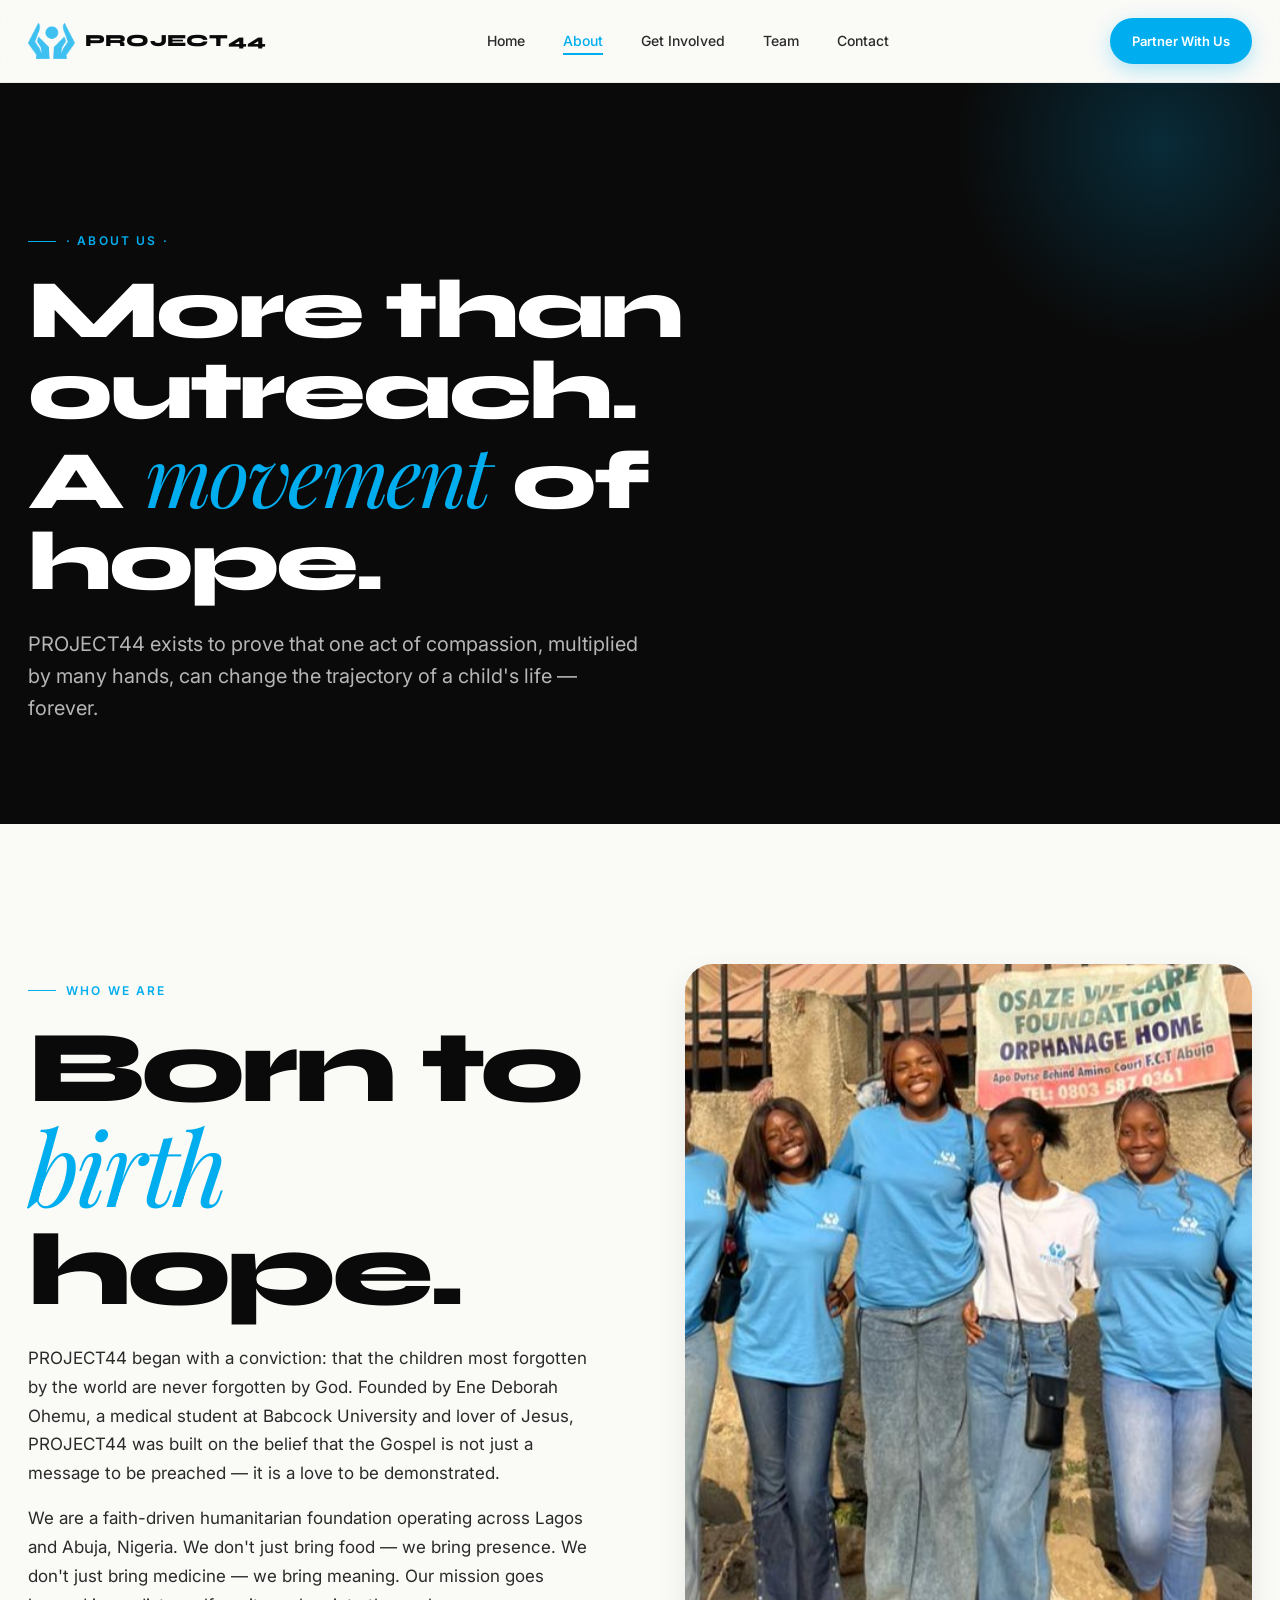
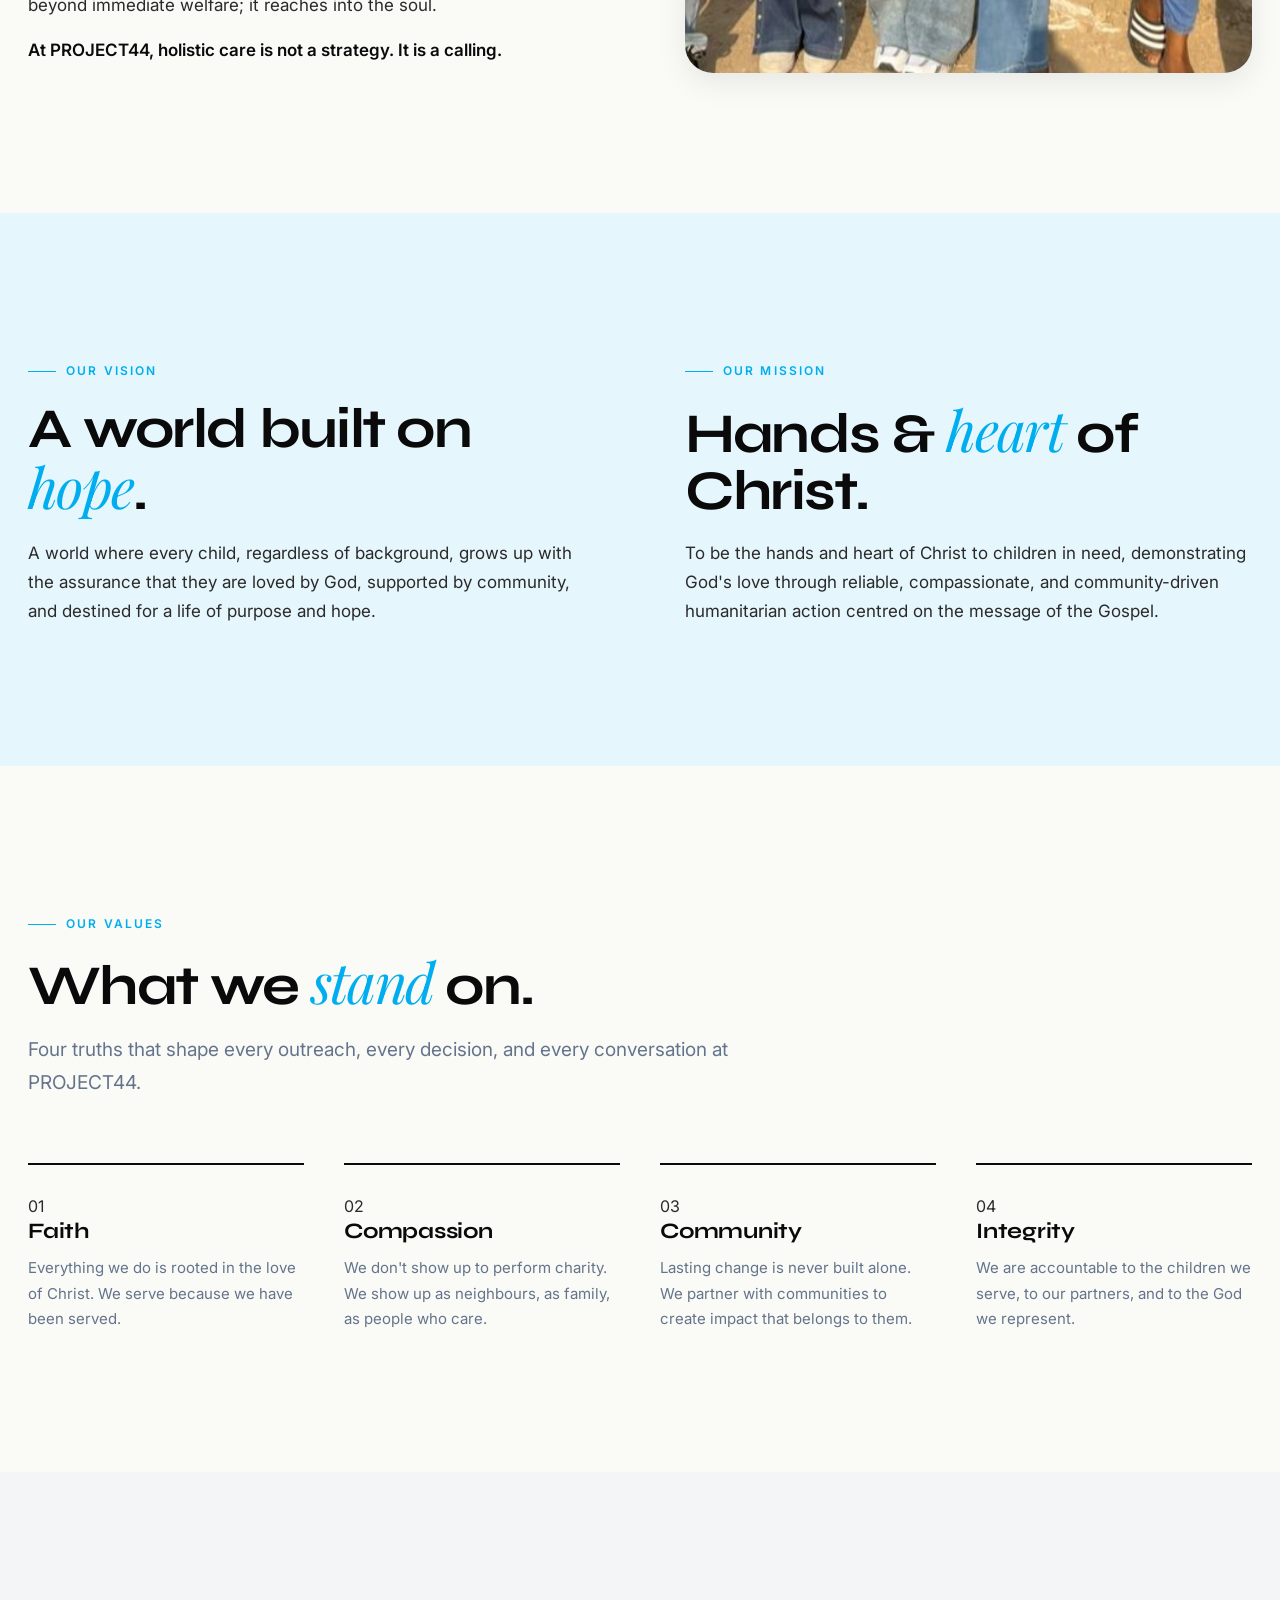
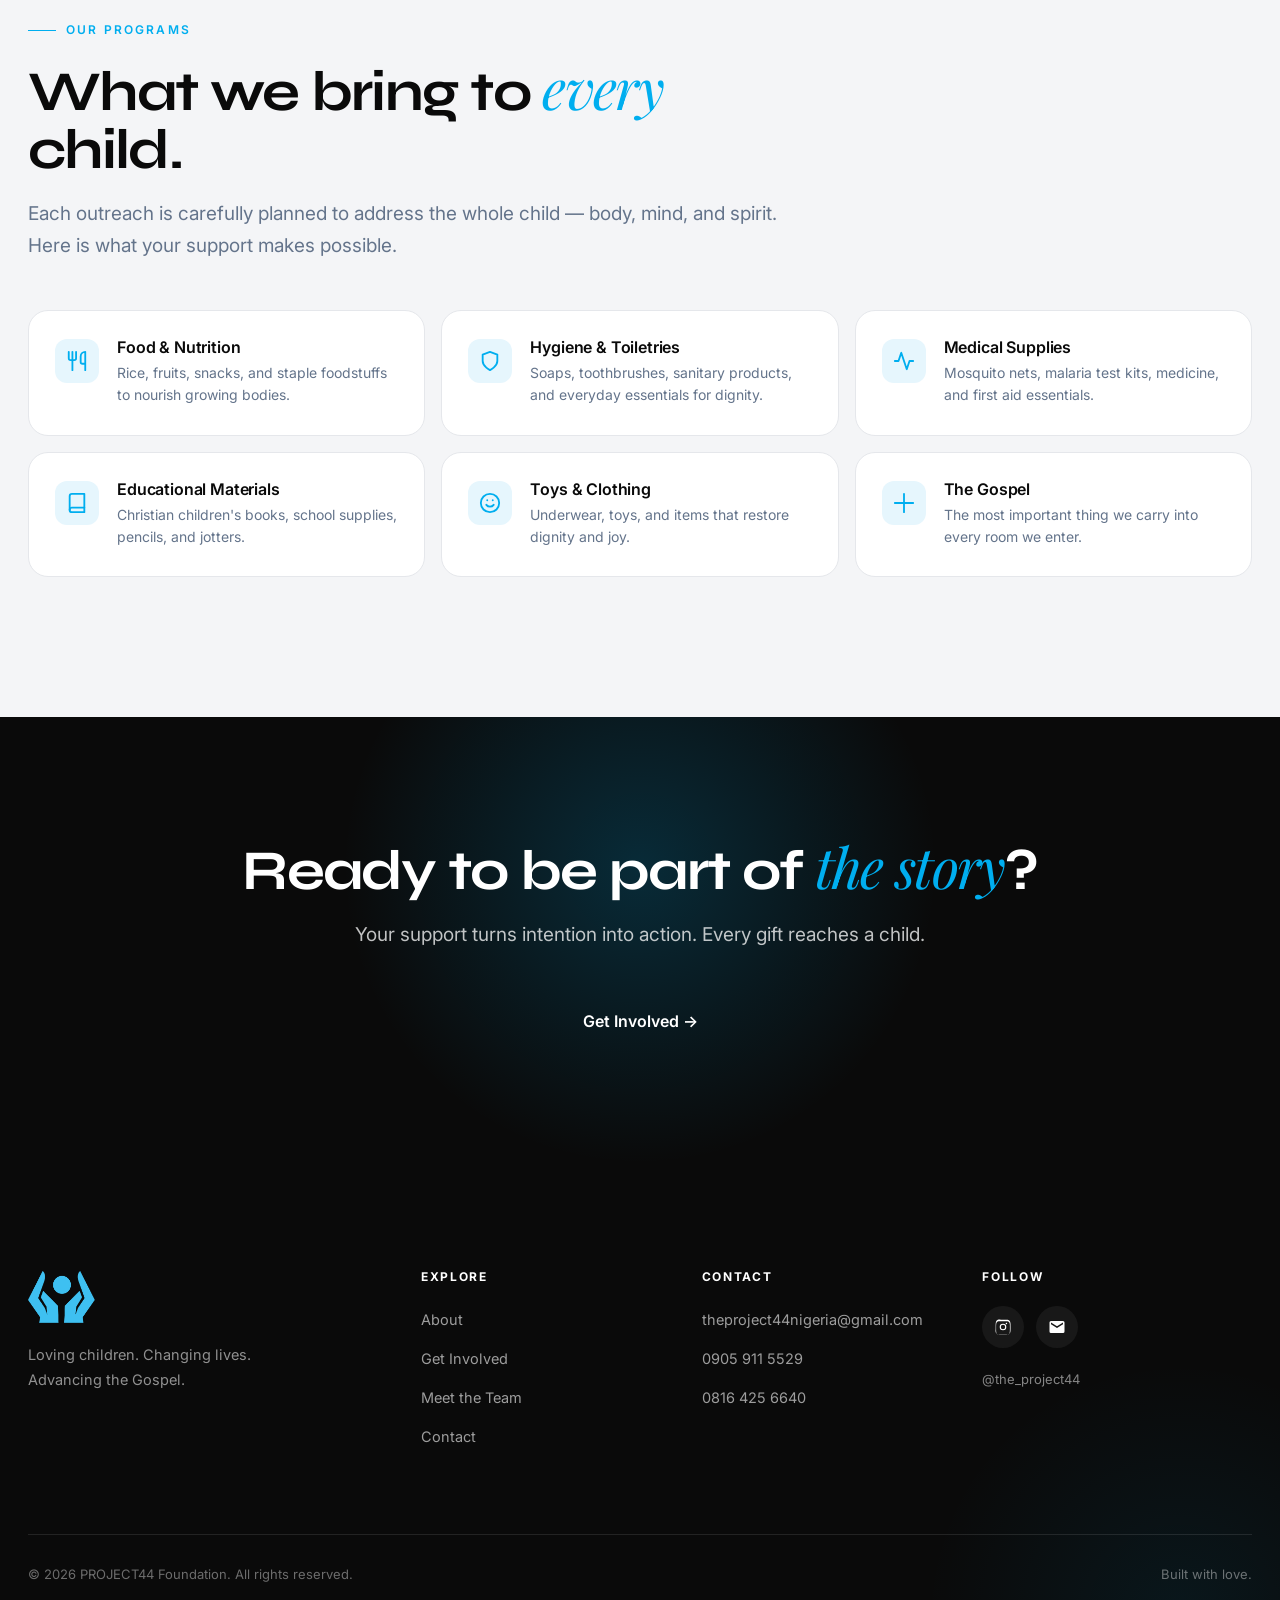
==== commit a1bde502: "Update contact email to theproject44nigeria@gmail.com Co-Authored-By: Claude Sonnet 4.6 <noreply@ant" ====
--- a/about.html
+++ b/about.html
@@ -227,7 +227,7 @@
       <div>
         <h4>Contact</h4>
         <ul>
-          <li><a href="mailto:theproject44@gmail.com">theproject44@gmail.com</a></li>
+          <li><a href="mailto:theproject44nigeria@gmail.com">theproject44nigeria@gmail.com</a></li>
           <li><a href="tel:+2349059115529">0905 911 5529</a></li>
           <li><a href="tel:+2348164256640">0816 425 6640</a></li>
         </ul>
@@ -238,7 +238,7 @@
           <a href="https://instagram.com/the_project44" target="_blank" rel="noopener" aria-label="Instagram">
             <svg viewBox="0 0 24 24"><path d="M12 2.2c3.2 0 3.6 0 4.8.1 1.2.1 1.8.2 2.3.4.6.2 1 .5 1.5 1s.8.9 1 1.5c.2.5.3 1.1.4 2.3.1 1.2.1 1.6.1 4.8s0 3.6-.1 4.8c-.1 1.2-.2 1.8-.4 2.3-.2.6-.5 1-1 1.5s-.9.8-1.5 1c-.5.2-1.1.3-2.3.4-1.2.1-1.6.1-4.8.1s-3.6 0-4.8-.1c-1.2-.1-1.8-.2-2.3-.4-.6-.2-1-.5-1.5-1s-.8-.9-1-1.5c-.2-.5-.3-1.1-.4-2.3C2.2 15.6 2.2 15.2 2.2 12s0-3.6.1-4.8c.1-1.2.2-1.8.4-2.3.2-.6.5-1 1-1.5s.9-.8 1.5-1c.5-.2 1.1-.3 2.3-.4C8.4 2.2 8.8 2.2 12 2.2zm0 2c-3.1 0-3.5 0-4.7.1-1.1.1-1.7.2-2.1.4-.5.2-.8.4-1.2.7-.3.3-.6.7-.7 1.2-.2.4-.3 1-.4 2.1-.1 1.2-.1 1.6-.1 4.7s0 3.5.1 4.7c.1 1.1.2 1.7.4 2.1.2.5.4.8.7 1.2.3.3.7.6 1.2.7.4.2 1 .3 2.1.4 1.2.1 1.6.1 4.7.1s3.5 0 4.7-.1c1.1-.1 1.7-.2 2.1-.4.5-.2.8-.4 1.2-.7.3-.3.6-.7.7-1.2.2-.4.3-1 .4-2.1.1-1.2.1-1.6.1-4.7s0-3.5-.1-4.7c-.1-1.1-.2-1.7-.4-2.1-.2-.5-.4-.8-.7-1.2-.3-.3-.7-.6-1.2-.7-.4-.2-1-.3-2.1-.4-1.2-.1-1.6-.1-4.7-.1zm0 3.4a4.4 4.4 0 1 1 0 8.8 4.4 4.4 0 0 1 0-8.8zm0 7.3a2.9 2.9 0 1 0 0-5.8 2.9 2.9 0 0 0 0 5.8zm5.6-7.5a1 1 0 1 1-2 0 1 1 0 0 1 2 0z"/></svg>
           </a>
-          <a href="mailto:theproject44@gmail.com" aria-label="Email">
+          <a href="mailto:theproject44nigeria@gmail.com" aria-label="Email">
             <svg viewBox="0 0 24 24"><path d="M20 4H4a2 2 0 0 0-2 2v12a2 2 0 0 0 2 2h16a2 2 0 0 0 2-2V6a2 2 0 0 0-2-2zm0 4.2-8 5-8-5V6l8 5 8-5v2.2z"/></svg>
           </a>
         </div>
